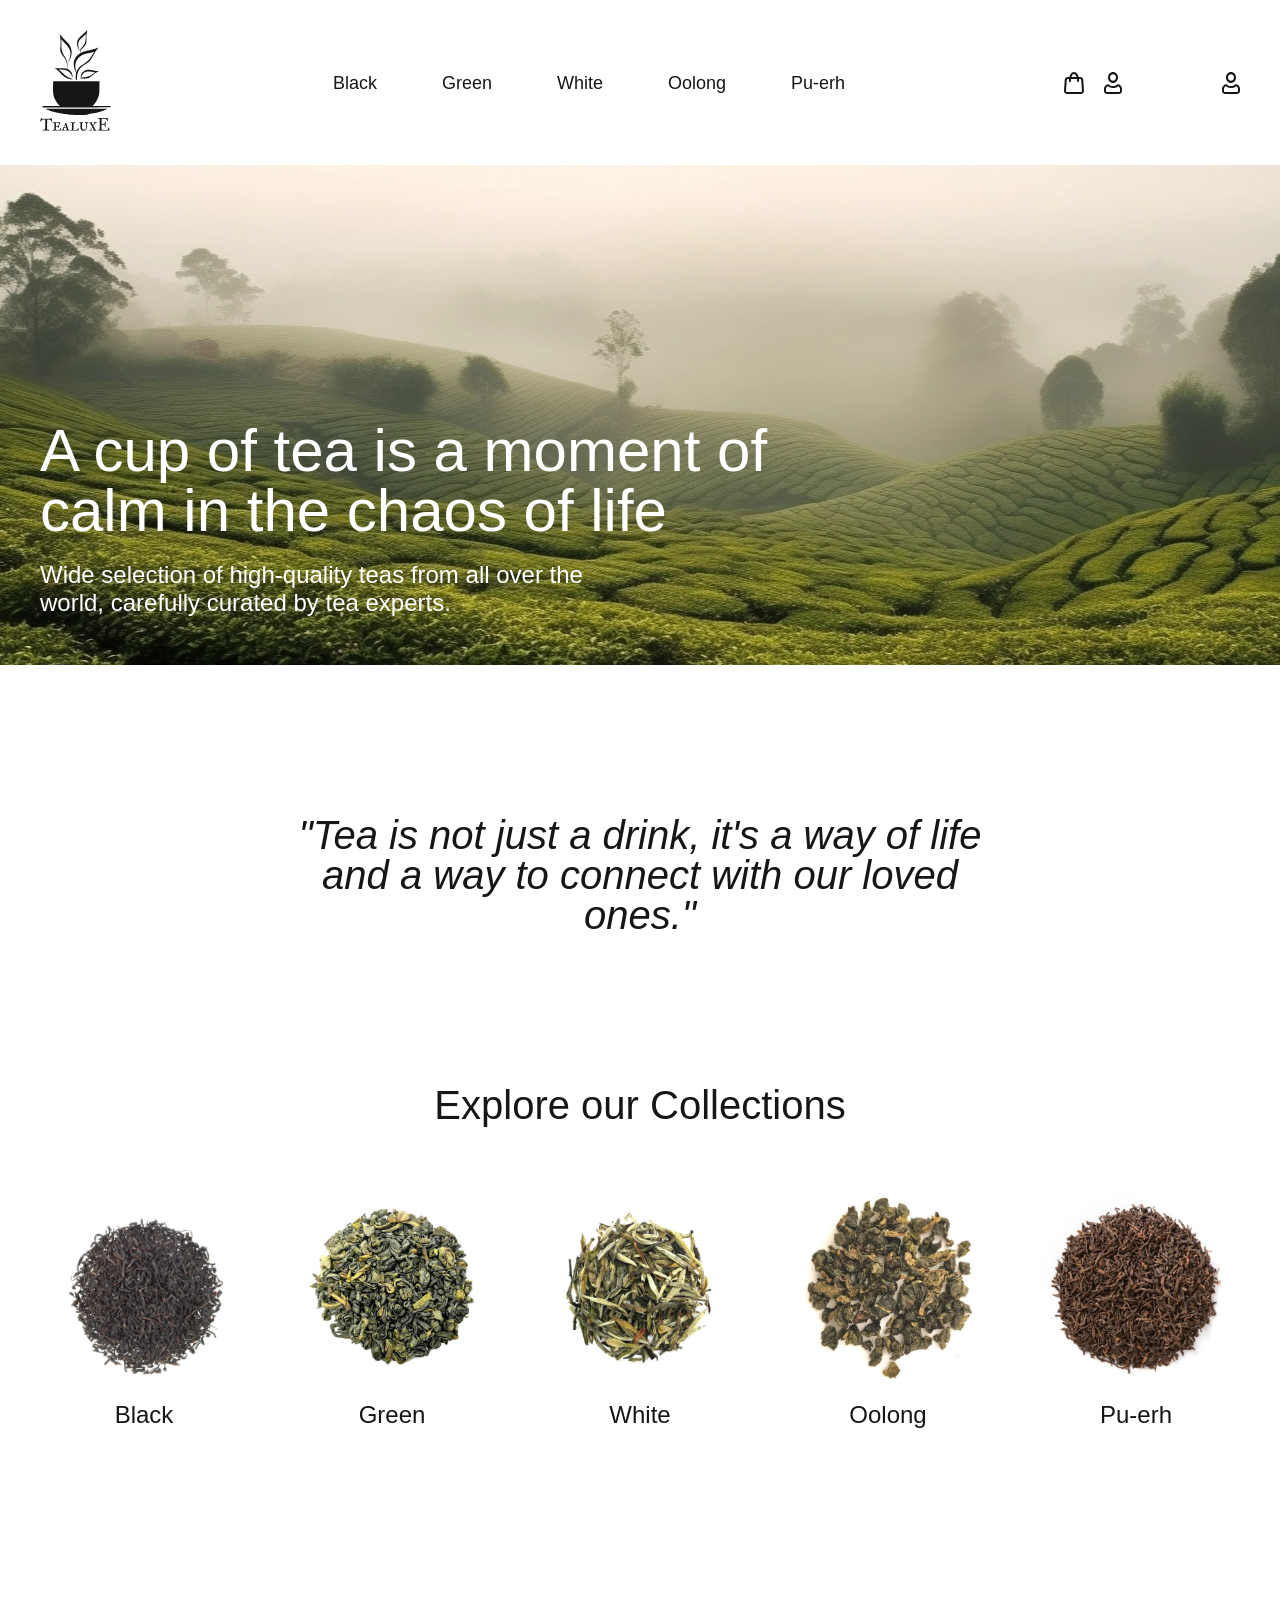
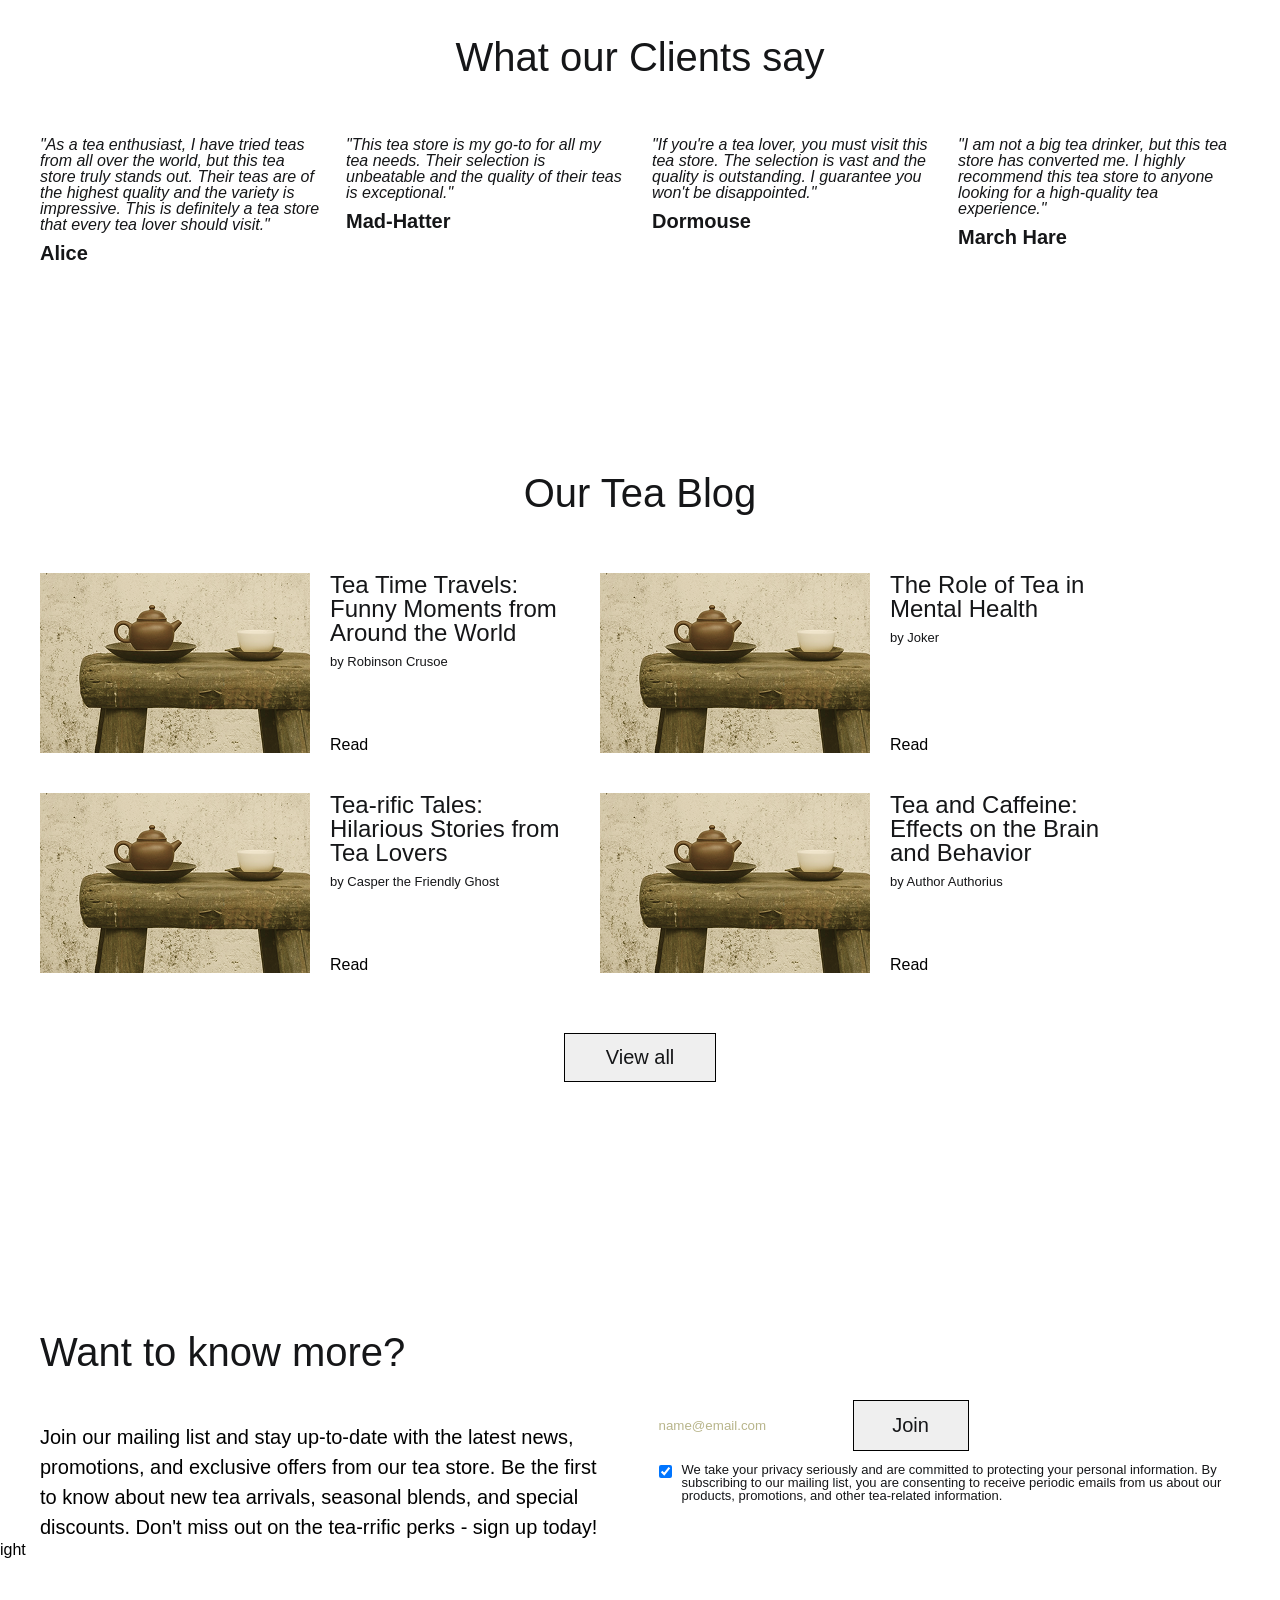
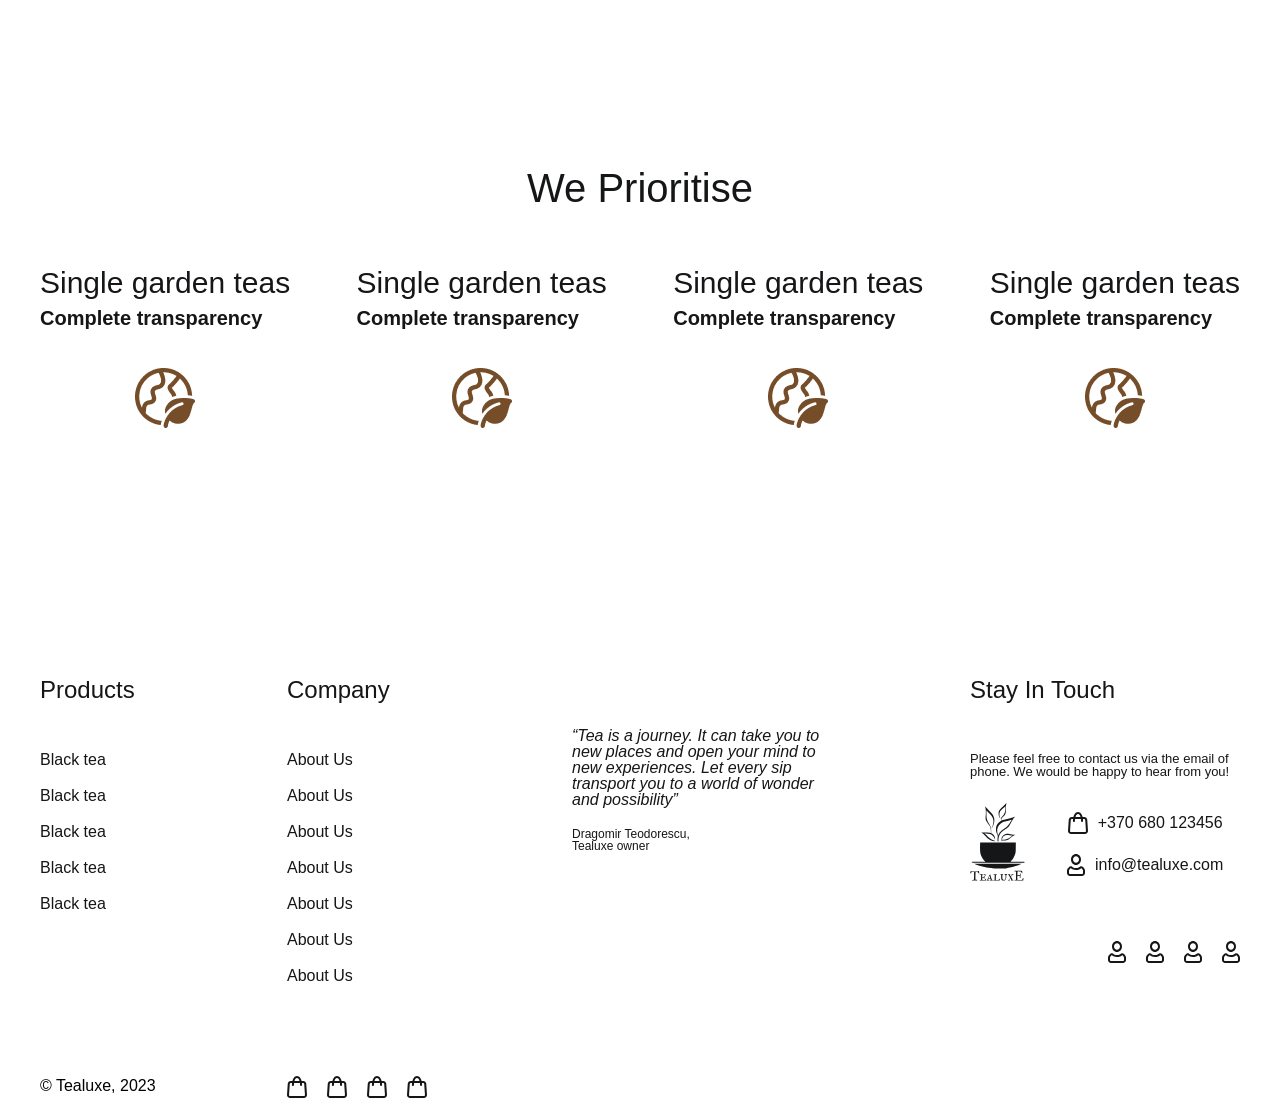
==== index.html @ 19a1d08f "первый комит" ====
<!doctype html>
<html lang="en">
    <head>
        <meta charset="UTF-8" />
        <meta name="viewport" content="width=device-width, initial-scale=1.0" />
        <link rel="stylesheet" href="reset.css" />
        <link rel="stylesheet" href="style.css" />
        <title>tea</title>
    </head>
    <body>
        <header class="header">
            <div class="container">
                <div class="header__iner">
                    <a href="" class="logo">
                        <img src="images/Group 4.svg" alt="TealuxE" />
                    </a>
                    <nav class="nav">
                        <div class="menu__nav">
                            <a href="#">Black</a>
                            <a href="#">Green</a>
                            <a href="#">White</a>
                            <a href="#">Oolong</a>
                            <a href="#">Pu-erh</a>
                        </div>
                    </nav>
                    <div class="nav__controls">
                        <div class="controls__user">
                            <a href="#" class="controls__basket">
                                <img src="images/icon.svg" alt="#" />
                            </a>
                            <a href="#" class="controls__profile-item">
                                <img src="images/icon (1).svg" alt="#" />
                            </a>
                        </div>
                        <div class="search">
                            <a href="#">
                                <img src="images/icon (1).svg" alt="#" />
                            </a>
                        </div>
                    </div>
                </div>
            </div>
        </header>
        <main class="main">
            <section class="tea">
                <div class="container">
                    <div class="tea__title-text">
                        <h1 class="tea__moment-title">
                            A cup of tea is a moment of calm in the chaos of
                            life
                        </h1>
                        <p class="tea__moment-text">
                            Wide selection of high-quality teas from all over
                            the world, carefully curated by tea experts.
                        </p>
                    </div>
                </div>
            </section>
            <section>
                <blockquote class="tea__quote">
                    <p class="blockquote__text">
                        "Tea is not just a drink, it's a way of life and a way
                        to connect with our loved ones."
                    </p>
                </blockquote>
            </section>
            <section>
                <div class="container">
                    <h2 class="title__collections">Explore our Collections</h2>
                    <ul class="collections__tea-list">
                        <li class="collections__tea-item">
                            <img src="images/tea__black.svg" alt="#" />
                            <p class="name__tea">Black</p>
                        </li>
                        <li class="collections__tea-item">
                            <img src="images/tea__Green.svg" alt="#" />
                            <p class="name__tea">Green</p>
                        </li>
                        <li class="collections__tea-item">
                            <img src="images/tea__White.svg" alt="#" />
                            <p class="name__tea">White</p>
                        </li>
                        <li class="collections__tea-item">
                            <img src="images/tea__Oolong.svg" alt="#" />
                            <p class="name__tea">Oolong</p>
                        </li>
                        <li class="collections__tea-item">
                            <img src="images/tea__pu-erh.svg" alt="#" />
                            <p class="name__tea">Pu-erh</p>
                        </li>
                    </ul>
                </div>
            </section>
            <section>
                <div class="container">
                    <h2 class="title__customer">What our Clients say</h2>
                    <ul class="customer__comments-list">
                        <li class="customer__comments-item">
                            <blockquote class="comments">
                                "As a tea enthusiast, I have tried teas from all
                                over the world, but this tea store truly stands
                                out. Their teas are of the highest quality and
                                the variety is impressive. This is definitely a
                                tea store that every tea lover should visit."
                            </blockquote>
                            <p class="name__user">Alice</p>
                        </li>
                        <li class="customer__comments-item">
                            <blockquote class="comments">
                                "This tea store is my go-to for all my tea
                                needs. Their selection is unbeatable and the
                                quality of their teas is exceptional."
                            </blockquote>
                            <p class="name__user">Mad-Hatter</p>
                        </li>
                        <li class="customer__comments-item">
                            <blockquote class="comments">
                                "If you're a tea lover, you must visit this tea
                                store. The selection is vast and the quality is
                                outstanding. I guarantee you won't be
                                disappointed."
                            </blockquote>
                            <p class="name__user">Dormouse</p>
                        </li>
                        <li class="customer__comments-item">
                            <blockquote class="comments">
                                "I am not a big tea drinker, but this tea store
                                has converted me. I highly recommend this tea
                                store to anyone looking for a high-quality tea
                                experience."
                            </blockquote>
                            <p class="name__user">March Hare</p>
                        </li>
                    </ul>
                </div>
            </section>
            <section id="129839">
                <div class="container">
                    <h2 class="title__text">Our Tea Blog</h2>
                    <ul class="img__comments--list">
                        <li class="img__comment--item">
                            <img src="images/Rectangle 72.png" alt="#" />
                            <div class="comments__container">
                                <div>
                                    <h3 class="comment__text">
                                        Tea Time Travels: Funny Moments from
                                        Around the World
                                    </h3>
                                    <p class="author__comment">
                                        by Robinson Crusoe
                                    </p>
                                </div>
                                <div class="container__link--read">
                                    <a href="#">Read</a>
                                </div>
                            </div>
                        </li>
                        <li class="img__comment--item">
                            <img src="images/Rectangle 72.png" alt="#" />
                            <div class="comments__container">
                                <div>
                                    <h3 class="comment__text">
                                        The Role of Tea in Mental Health
                                    </h3>
                                    <p class="author__comment">by Joker</p>
                                </div>
                                <div class="container__link--read">
                                    <a href="#">Read</a>
                                </div>
                            </div>
                        </li>
                        <li class="img__comment--item">
                            <img src="images/Rectangle 72.png" alt="#" />
                            <div class="comments__container">
                                <div>
                                    <h3 class="comment__text">
                                        Tea-rific Tales: Hilarious Stories from
                                        Tea Lovers
                                    </h3>
                                    <p class="author__comment">
                                        by Casper the Friendly Ghost
                                    </p>
                                </div>
                                <div class="container__link--read">
                                    <a href="#">Read</a>
                                </div>
                            </div>
                        </li>
                        <li class="img__comment--item">
                            <img src="images/Rectangle 72.png" alt="#" />
                            <div class="comments__container">
                                <div>
                                    <h3 class="comment__text">
                                        Tea and Caffeine: Effects on the Brain
                                        and Behavior
                                    </h3>
                                    <p class="author__comment">
                                        by Author Authorius
                                    </p>
                                </div>
                                <div class="container__link--read">
                                    <a href="#">Read</a>
                                </div>
                            </div>
                        </li>
                    </ul>
                    <button type="submit" class="button__send">View all</button>
                </div>
            </section>
            <section id="section__input">
                <div class="container">
                    <div class="container__section">
                        <div class="container__instructions">
                            <h2 class="title__text--form">
                                Want to know more?
                            </h2>
                            <p class="text__instructions">
                                Join our mailing list and stay up-to-date with
                                the latest news, promotions, and exclusive
                                offers from our tea store. Be the first to know
                                about new tea arrivals, seasonal blends, and
                                special discounts. Don't miss out on the
                                tea-rrific perks - sign up today!
                            </p>
                        </div>
                        <form id="form__container">
                            <div class="container__input--button">
                                <input
                                    type="email"
                                    class="input__email"
                                    placeholder="name@email.com"
                                />
                                <button type="submit" class="button__submit">
                                    Join
                                </button>
                            </div>
                            <div class="container__input--checkbox">
                                <input type="checkbox" checked id="agreement" />
                                <label for="agreement" class="text"
                                    >We take your privacy seriously and are
                                    committed to protecting your personal
                                    information. By subscribing to our mailing
                                    list, you are consenting to receive periodic
                                    emails from us about our products,
                                    promotions, and other tea-related
                                    information.</label
                                >
                            </div>
                        </form>
                    </div>
                </div>
            </section>
            <section id="prioritise__tea">ight
                <div class="container">
                    <h2 class="title__text">We Prioritise</h2>
                    <ul class="prioritise__list">
                        <li class="prioritis__tea--item">
                            <p class="prioritis__text">Single garden teas</p>
                            <p class="prioritise__experience--text">
                                Complete transparency
                            </p>
                            <div class="container__img">
                                <img src="images/Vector.png" alt="#" />
                            </div>
                        </li>
                        <li class="prioritis__tea--item">
                            <p class="prioritis__text">Single garden teas</p>
                            <p class="prioritise__experience--text">
                                Complete transparency
                            </p>
                            <div class="container__img">
                                <img src="images/Vector.png" alt="#" />
                            </div>
                        </li>

                        <li class="prioritis__tea--item">
                            <p class="prioritis__text">Single garden teas</p>
                            <p class="prioritise__experience--text">
                                Complete transparency
                            </p>
                            <div class="container__img">
                                <img src="images/Vector.png" alt="#" />
                            </div>
                        </li>

                        <li class="prioritis__tea--item">
                            <p class="prioritis__text">Single garden teas</p>
                            <p class="prioritise__experience--text">
                                Complete transparency
                            </p>
                            <div class="container__img">
                                <img src="images/Vector.png" alt="#" />
                            </div>
                        </li>
                    </ul>
                </div>
            </section>
        </main>
        <footer class="container">
            <div class="footer__grid">
                <div class="footer__container">
                    <p class="footer__label">Products</p>
                    <ul class="footer__list">
                        <li class="footer__list--item">
                            <a href="#">Black tea</a>
                        </li>
                        <li class="footer__list--item">
                            <a href="#">Black tea</a>
                        </li>
                        <li class="footer__list--item">
                            <a href="#">Black tea</a>
                        </li>
                        <li class="footer__list--item">
                            <a href="#">Black tea</a>
                        </li>
                        <li class="footer__list--item">
                            <a href="#">Black tea</a>
                        </li>
                    </ul>
                    <p class="footer__company">© Tealuxe, 2023</p>
                </div>
                <div class="footer__container">
                    <p class="footer__label">Company</p>
                    <ul class="footer__list">
                        <li class="footer__list--item">
                            <a href="#">About Us</a>
                        </li>
                        <li class="footer__list--item">
                            <a href="#">About Us</a>
                        </li>
                        <li class="footer__list--item">
                            <a href="#">About Us</a>
                        </li>
                        <li class="footer__list--item">
                            <a href="#">About Us</a>
                        </li>
                        <li class="footer__list--item">
                            <a href="#">About Us</a>
                        </li>
                        <li class="footer__list--item">
                            <a href="#">About Us</a>
                        </li>
                        <li class="footer__list--item">
                            <a href="#">About Us</a>
                        </li>
                    </ul>
                    <ul class="footer__payments">
                        <li class="footer__payments--item">
                            <img src="images/icon.svg" alt="" />
                        </li>
                        <li class="footer__payments--item">
                            <img src="images/icon.svg" alt="" />
                        </li>
                        <li class="footer__payments--item">
                            <img src="images/icon.svg" alt="" />
                        </li>
                        <li class="footer__payments--item">
                            <img src="images/icon.svg" alt="" />
                        </li>
                    </ul>
                </div>
                <div class="footer__blockquote">
                    <blockquote>
                        <p class="text__blockquote">
                            “Tea is a journey. It can take you to new places and
                            open your mind to new experiences. Let every sip
                            transport you to a world of wonder and possibility”
                        </p>
                    </blockquote>
                    <p class="footer__text">
                        Dragomir Teodorescu, Tealuxe owner
                    </p>
                </div>
                <div class="footer__stay">
                    <p class="footer__label">Stay In Touch</p>
                    <p class="text__stay">
                        Please feel free to contact us via the email of phone.
                        We would be happy to hear from you!
                    </p>
                    <div class="footer__contact">
                        <img
                            src="images/Group 4.svg"
                            alt=""
                            class="footer__logo"
                        />
                        <div class="footer__credits">
                            <div class="footer__credit">
                                <img src="images/icon.svg" alt="#" />
                                <p class="phone">+370 680 123456</p>
                            </div>
                            <div class="footer__credit">
                                <img src="images/icon (1).svg" alt="#" />
                                <p class="email">info@tealuxe.com</p>
                            </div>
                        </div>
                    </div>
                    <ul class="footer__list--stay">
                        <li class="footer__item--socials">
                            <a href="#"
                                ><img src="images/icon (1).svg" alt="#"
                            /></a>
                        </li>
                        <li class="footer__item--socials">
                            <a href="#"
                                ><img src="images/icon (1).svg" alt="#"
                            /></a>
                        </li>
                        <li class="footer__item--socials">
                            <a href="#"
                                ><img src="images/icon (1).svg" alt="#"
                            /></a>
                        </li>
                        <li class="footer__item--socials">
                            <a href="#"
                                ><img src="images/icon (1).svg" alt="#"
                            /></a>
                        </li>
                    </ul>
                </div>
            </div>
        </footer>
    </body>
</html>
---- style.css ----
@font-face {
    font-family: "OpenSans";
    src:
        url("images/fonts/OpenSans/Light/OpenSans-Light.woff2") format("woff2"),
        url("images/fonts/OpenSans/Light/OpenSans-Light.woff") format("woff");
    font-weight: 300;
    font-display: swap;
    font-style: normal;
}

@font-face {
    font-family: "OpenSans";
    src:
        url("images/fonts/OpenSans/LightItalic/OpenSans-LightItalic.woff2")
            format("woff2"),
        url("images/fonts/OpenSans/LightItalic/OpenSans-LightItalic.woff")
            format("woff");
    font-weight: 300;
    font-display: swap;
    font-style: italic;
}

@font-face {
    font-family: "OpenSans";
    src:
        url("images/fonts/OpenSans/Regular/OpenSans-Regular.woff2")
            format("woff2"),
        url("images/fonts/OpenSans/Regular/OpenSans-Regular.woff")
            format("woff");
    font-weight: 400;
    font-display: swap;
    font-style: normal;
}

@font-face {
    font-family: "OpenSans";
    src:
        url("images/fonts/OpenSans/Semibold/OpenSans-Semibold.woff2")
            format("woff2"),
        url("images/fonts/OpenSans/Semibold/OpenSans-Semibold.woff")
            format("woff");
    font-weight: 600;
    font-display: swap;
    font-style: normal;
}

@font-face {
    font-family: "Cormorant";
    src:
        url("images/fonts/Cormorant/Regular/Cormorant-Regular.woff2")
            format("woff2"),
        url("images/fonts/Cormorant/Regular/Cormorant-Regular.woff")
            format("woff");
    font-weight: 400;
    font-style: normal;
    font-display: swap;
}

@font-face {
    font-family: "Cormorant";
    src:
        url("images/fonts/Cormorant/LightItalic/Cormorant-LightItalic.woff2")
            format("woff2"),
        url("images/fonts/Cormorant/LightItalic/Cormorant-LightItalic.woff")
            format("woff");
    font-weight: 300;
    font-style: italic;
    font-display: swap;
}

:root {
    --font-family: "OpenSans", sans-serif;
    --second-family: "Cormorant", sans-serif;
}

body {
    font-family: var(--font-family);
    font-weight: 300;
}

.container {
    max-width: 1240px;
    padding-left: 20px;
    padding-right: 20px;
    margin: 0 auto;
}
.header__iner {
    display: flex;
    justify-content: space-between;
    align-items: center;
    padding: 30px 0;
    min-height: 142px;
}

.logo {
    flex-shrink: 2;
}

.menu__nav {
    display: flex;
    align-items: center;
    justify-content: space-between;
    gap: 65px;
    font-weight: 400;
    font-size: 18px;
    color: #151618;
}
.nav__controls {
    display: flex;
    align-items: center;
    gap: 100px;
}
.controls__user {
    display: flex;
    align-items: center;
    gap: 20px;
}

.tea {
    background-image: url(images/backgrounde.jpg);
    background-repeat: no-repeat;
    background-position: bottom center;
    background-size: cover;
}

.tea__title-text {
    min-height: 500px;
    display: flex;
    flex-direction: column;
    justify-content: flex-end;
}

.tea__moment-title {
    max-width: 790px;
    color: #fff;
    font-family: var(--second-family);
    font-weight: 400;
    font-size: 60px;
    line-height: 100%;
    margin-bottom: 20px;
}

.tea__moment-text {
    margin-bottom: 48px;
    color: #fff;
    font-family: var(--second-family);
    font-weight: 400;
    font-size: 24px;
    max-width: 560px;
    line-height: normal;
}

.blockquote__text {
    text-align: center;
    margin: 150px auto;
    font-family: var(--second-family);
    font-style: italic;
    font-weight: 300;
    font-size: 40px;
    color: #151618;
    max-width: 704px;
}

.title__collections {
    text-align: center;
    margin-bottom: 60px;
    font-family: var(--second-family);
    font-weight: 400;
    font-size: 40px;
    color: #151618;
}

.collections__tea-list {
    text-align: center;
    display: flex;
    flex-wrap: wrap;
    gap: 40px;
}

.name__tea {
    padding-top: 10px;
    font-family: var(--second-family);
    font-weight: 400;
    font-size: 24px;
    color: #151618;
    max-width: 218px;
    margin-bottom: 210px;
}

.title__customer {
    margin-bottom: 60px;
    text-align: center;
    font-family: var(--second-family);
    font-weight: 400;
    font-size: 40px;
    color: #151618;
}

.customer__comments-list {
    display: flex;
    flex-wrap: wrap;
    gap: 26px;
}

.comments {
    max-width: 280px;
    max-height: 132px;
    margin-bottom: 10px;
    font-style: italic;
    font-weight: 300;
    font-size: 16px;
    color: #151618;
}

.name__user {
    max-width: 280px;
    font-weight: 600;
    font-size: 20px;
    color: #151618;
}

.title__text {
    margin-top: 210px;
    text-align: center;
    font-family: var(--second-family);
    font-weight: 400;
    font-size: 40px;
    color: #151618;
}

.img__comments--list {
    display: grid;
    grid-template-columns: repeat(2, minmax(460px, 520px));
    grid-template-rows: repeat(2, minmax(153px, 180px));
    margin-top: 60px;
    gap: 40px;
}

.img__comment--item {
    display: flex;
    align-items: stretch;
    gap: 20px;
    /*margin-right: 53px;*/
}

.comments__container {
    display: flex;
    flex-direction: column;
    justify-content: space-between;
}

.comment__text {
    font-family: var(--second-family);
    font-weight: 400;
    font-size: 24px;
    color: #151618;
    min-width: 252px;
}

.author__comment {
    font-weight: 300;
    font-size: 13px;
    color: #151618;
    margin-top: 10px;
}

.container__link--read {
    display: flex;
}

.button__send {
    display: flex;
    margin: 60px auto 250px auto;
    padding: 12px 41px;
    border: 1px solid #000;
    font-weight: 300;
    font-size: 20px;
    color: #151618;
}

.title__text--form {
    font-family: var(--second-family);
    font-weight: 400;
    font-size: 40px;
    color: #151618;
}

.text__instructions {
    margin-top: 50px;
    max-width: 580px;
    font-weight: 300;
    font-size: 20px;
    line-height: 150%;
}

.container__section {
    display: flex;
    justify-content: space-between;
    gap: 0 40px;
}

#form__container {
    display: flex;
    flex-direction: column;
    margin-top: 68px;
}

.container__input--button {
    display: flex;
    align-items: center;
    gap: 0 25px;
}

#agreement {
    margin-bottom: 10px;
}

.button__submit {
    width: 116px;
    height: 51px;
    border: 1px solid #000;
    font-weight: 300;
    font-size: 20px;
    color: #151618;
}

.input__email::placeholder {
    /*text-decoration: underline;*/
    /*padding-top: 15px;*/
    color: #b8b58b;
}

.container__input--checkbox {
    display: flex;
    gap: 10px;
}

.text {
    font-weight: 300;
    font-size: 13px;
    color: #151618;
    max-width: 560px;
    margin-top: 12px;
}

.prioritise__list {
    display: flex;
    justify-content: space-between;
    align-items: center;
    margin-top: 60px;
}

.prioritis__tea--item {
    display: flex;
    flex-direction: column;
    gap: 0 49px;
}

.prioritis__text {
    font-weight: 300;
    font-size: 30px;
    color: #151618;
    margin-bottom: 10px;
}

.prioritise__experience--text {
    font-weight: 600;
    font-size: 20px;
    color: #151618;
    margin-bottom: 40px;
}

.container__img {
    display: flex;
    align-items: center;
    flex-direction: column;
}

.main {
    margin-bottom: 250px;
}

.footer__grid {
    display: grid;
    grid-template-columns: 118px 156px 269px 270px;
    justify-content: space-between;
}

.footer__label {
    margin-bottom: 50px;
    font-family: var(--second-family);
    font-weight: 400;
    font-size: 24px;
    color: #151618;
}

.footer__company {
    margin-top: 166px;
    margin-bottom: 18px;
}

.footer__list {
    display: flex;
    flex-direction: column;
    gap: 20px;
}

.footer__list--item {
    font-weight: 300;
    font-size: 16px;
    color: #151618;
}

.footer__payments {
    display: flex;
    align-items: center;
    gap: 20px;
    margin-top: 92px;
    margin-bottom: 18px;
    animation: scale 3s infinite ease-in;
}

@keyframes scale {
    0% {
        transform: scale(1);
    }

    25% {
        transform: scale(0.7);
    }

    50% {
        transform: scale(0.8);
    }

    75% {
        transform: scale(0.9);
    }

    100% {
        transform: scale(1);
    }
}

.footer__blockquote {
    margin-top: 50px;
}

.footer__text {
    /*word-break: break-all;*/
    margin-top: 20px;
    font-weight: 300;
    font-size: 12px;
    color: #151618;
    max-width: 129px;
}

.text__blockquote {
    font-style: italic;
    font-weight: 300;
    font-size: 16px;
    color: #151618;
}

.text__stay {
    font-weight: 300;
    font-size: 13px;
    color: #151618;
}

.footer__logo {
    width: 57px;
    height: 91px;
}

.footer__contact {
    display: flex;
    align-items: center;
    margin-top: 20px;
}

.footer__credits {
    display: flex;
    align-items: center;
    flex-direction: column;
    gap: 20px;
    margin-left: 40px;
}

.footer__credit {
    display: flex;
    align-items: center;
    gap: 10px;
    font-weight: 300;
    font-size: 16px;
    color: #151618;
}

.phone:hover {
    animation: data 2s ease-in;
}

.email:hover {
    animation: data 2s ease-in;
}

@keyframes data {
    0% {
        color: green;
    }

    50% {
        color: blue;
    }

    100% {
        color: red;
    }
}

.footer__list--stay {
    display: flex;
    justify-content: flex-end;
    gap: 20px;
    margin-top: 52px;
}
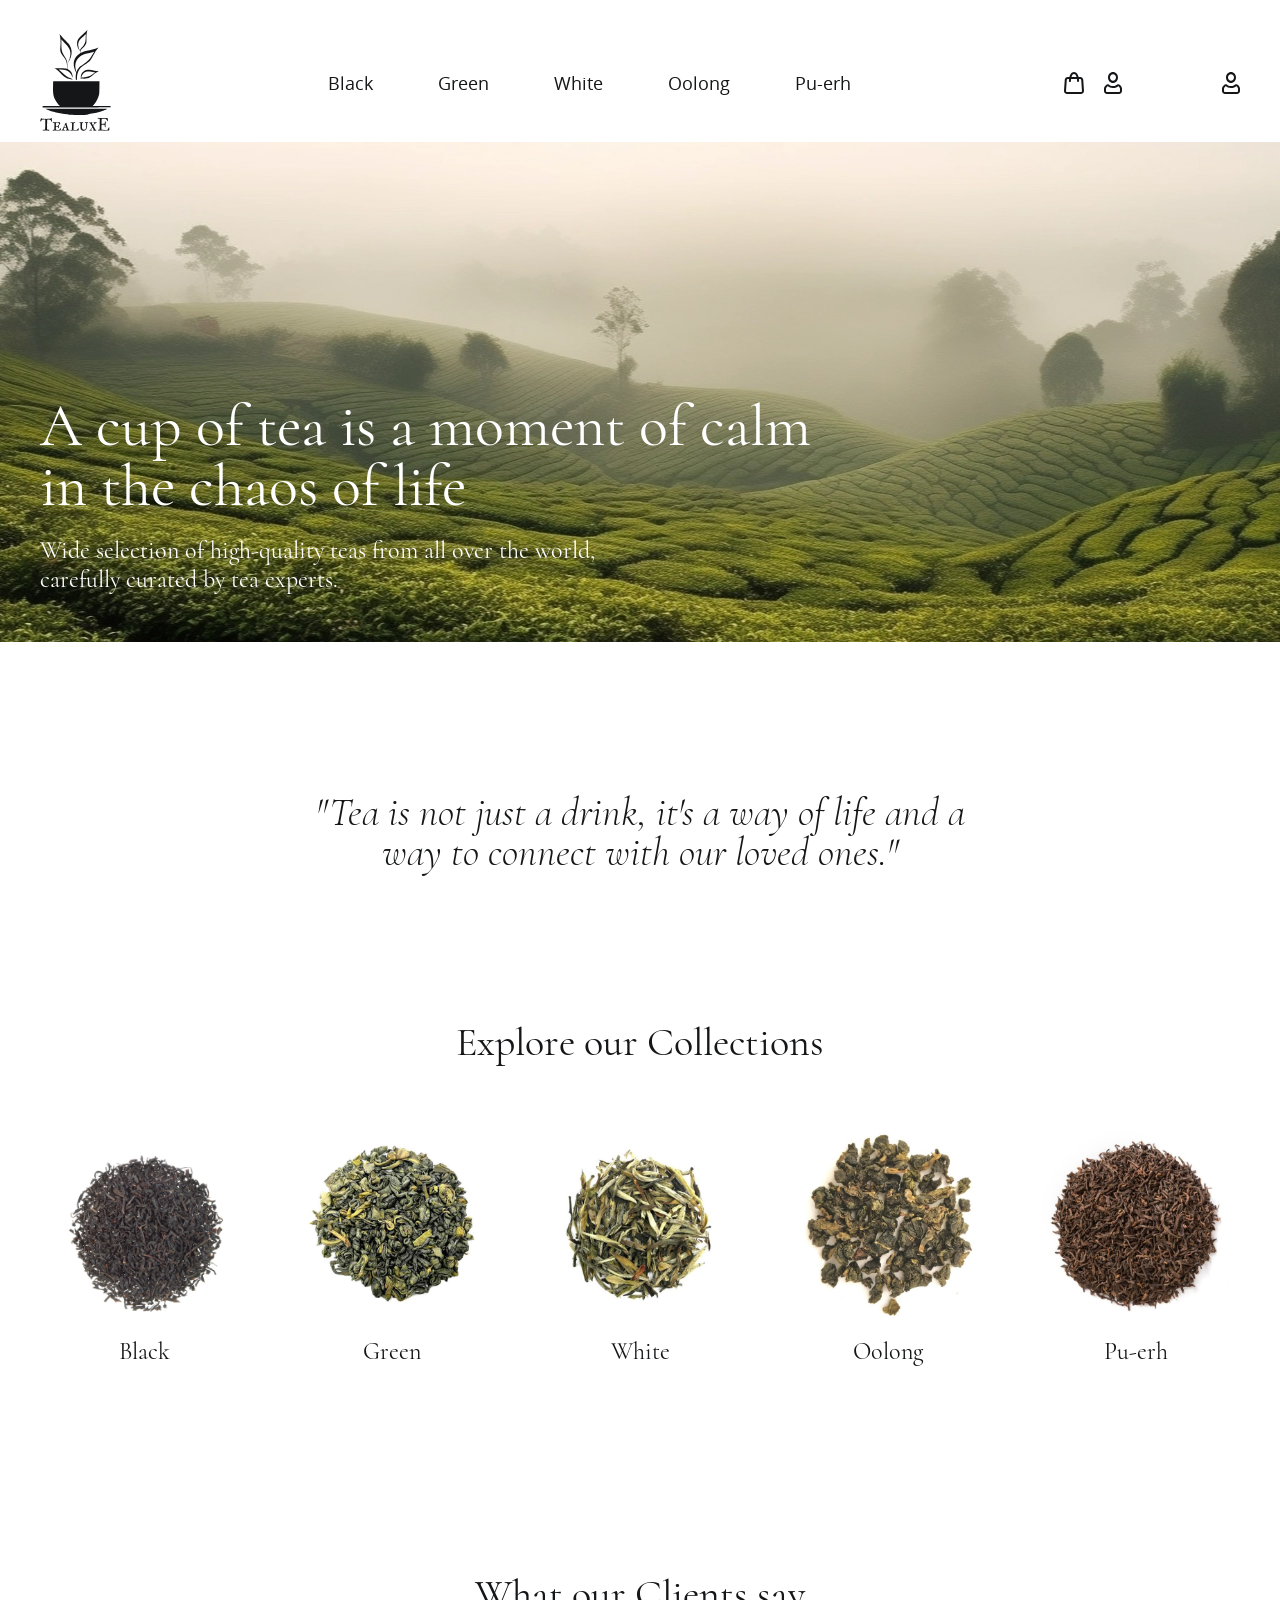
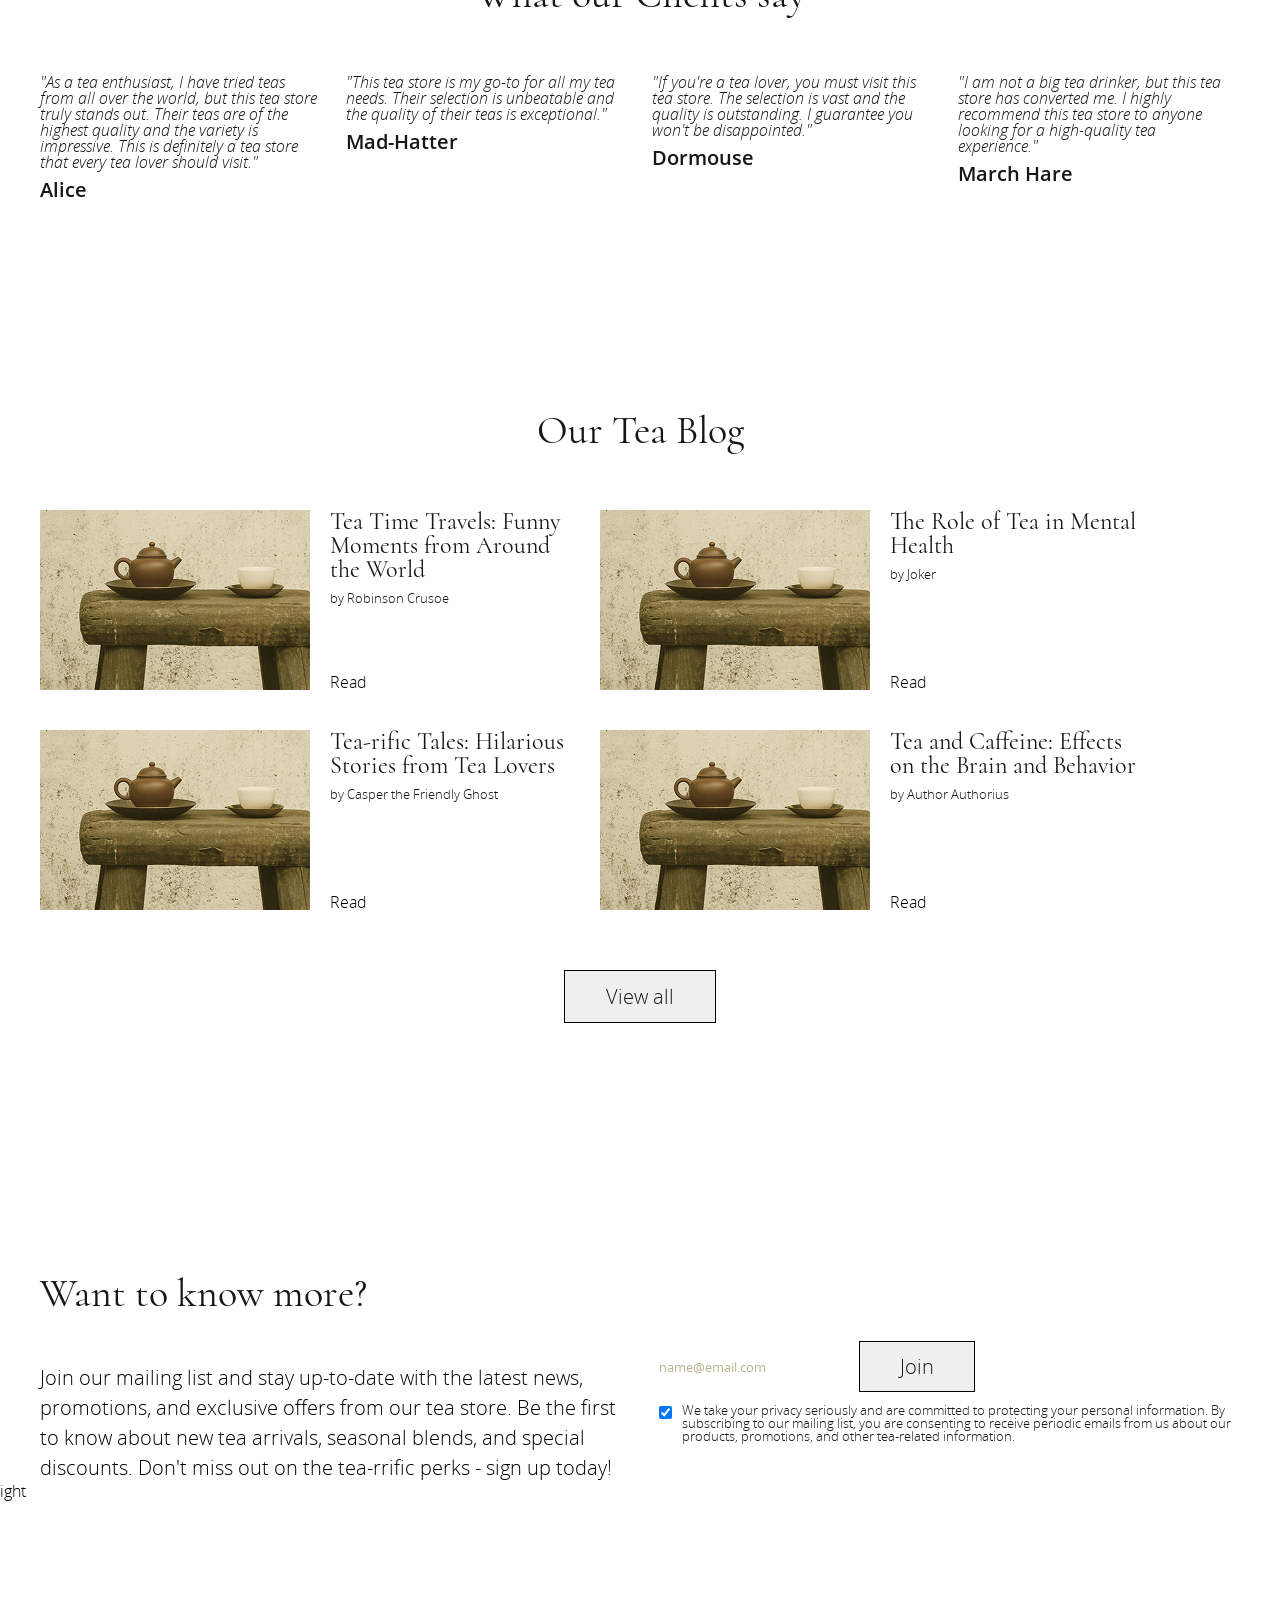
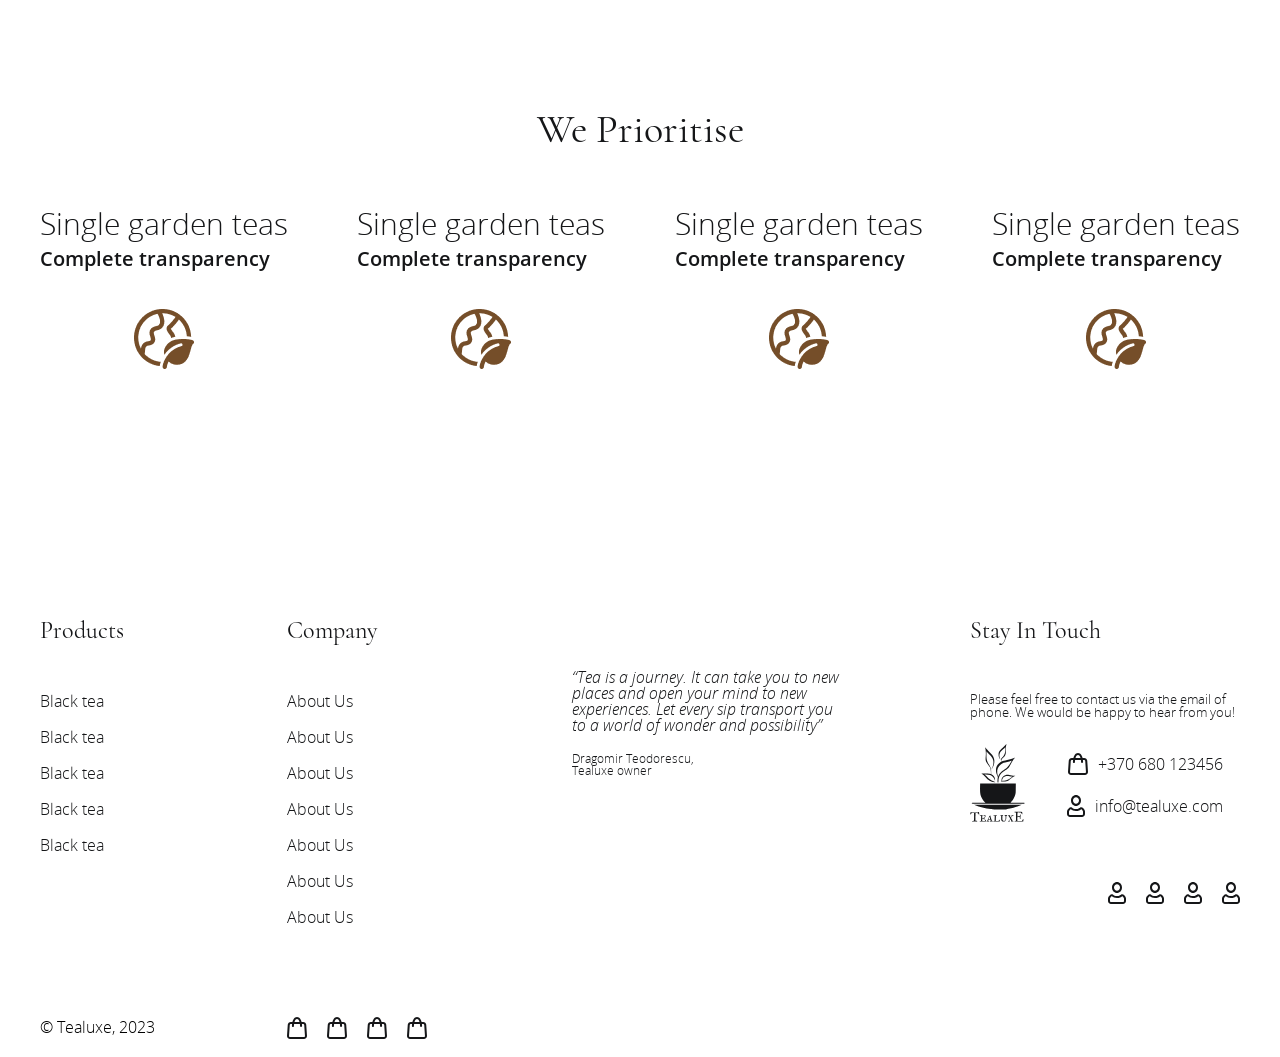
==== commit 3fe5acee: "новые изминения в проекте" ====
--- a/index.html
+++ b/index.html
@@ -10,7 +10,7 @@
     <body>
         <header class="header">
             <div class="container">
-                <div class="header__iner">
+                <div class="header__inner">
                     <a href="" class="logo">
                         <img src="images/Group 4.svg" alt="TealuxE" />
                     </a>
--- a/style.css
+++ b/style.css
@@ -84,7 +84,12 @@
     padding-right: 20px;
     margin: 0 auto;
 }
-.header__iner {
+
+.header {
+    max-height: 142px;
+}
+
+.header__inner {
     display: flex;
     justify-content: space-between;
     align-items: center;
@@ -119,8 +124,7 @@
 .tea {
     background-image: url(images/backgrounde.jpg);
     background-repeat: no-repeat;
-    background-position: bottom center;
-    background-size: cover;
+    background-position: top center;
 }
 
 .tea__title-text {
@@ -175,6 +179,7 @@
     display: flex;
     flex-wrap: wrap;
     gap: 40px;
+    align-items: center;
 }
 
 .name__tea {
@@ -524,3 +529,62 @@
     gap: 20px;
     margin-top: 52px;
 }
+
+@media (max-width: 1000px) {
+    .container {
+        max-width: 1000px;
+        margin: 0 auto;
+        padding-left: 20px;
+        padding-right: 20px;
+    }
+    
+    .header__inner {
+        display: flex;
+        justify-content: space-between;
+        align-items: center;
+        padding: 30px 0;
+        max-height: 105px;
+    }
+    .nav__controls {
+        display: flex;
+        align-items: center;
+        gap: 50px;
+    }
+
+    .menu__nav {
+        display: flex;
+        align-items: center;
+        justify-content: space-between;
+        gap: 65px;
+        font-weight: 400;
+        font-size: 18px;
+        color: #151618;
+        padding-right: 116px;
+    }
+    
+    .tea {
+        background-image: url(images/backgrounde.jpg);
+        background-repeat: no-repeat;
+        background-position: left center;
+    }
+
+    .title__collections {
+        text-align: center;
+        margin-bottom: 30px;
+        font-family: var(--second-family);
+        font-weight: 400;
+        font-size: 40px;
+        color: #151618;
+    }
+
+    .collections__tea-list {
+        text-align: center;
+        display: flex;
+        flex-wrap: nowrap;
+        align-items: center;
+    }
+}
+
+
+
+
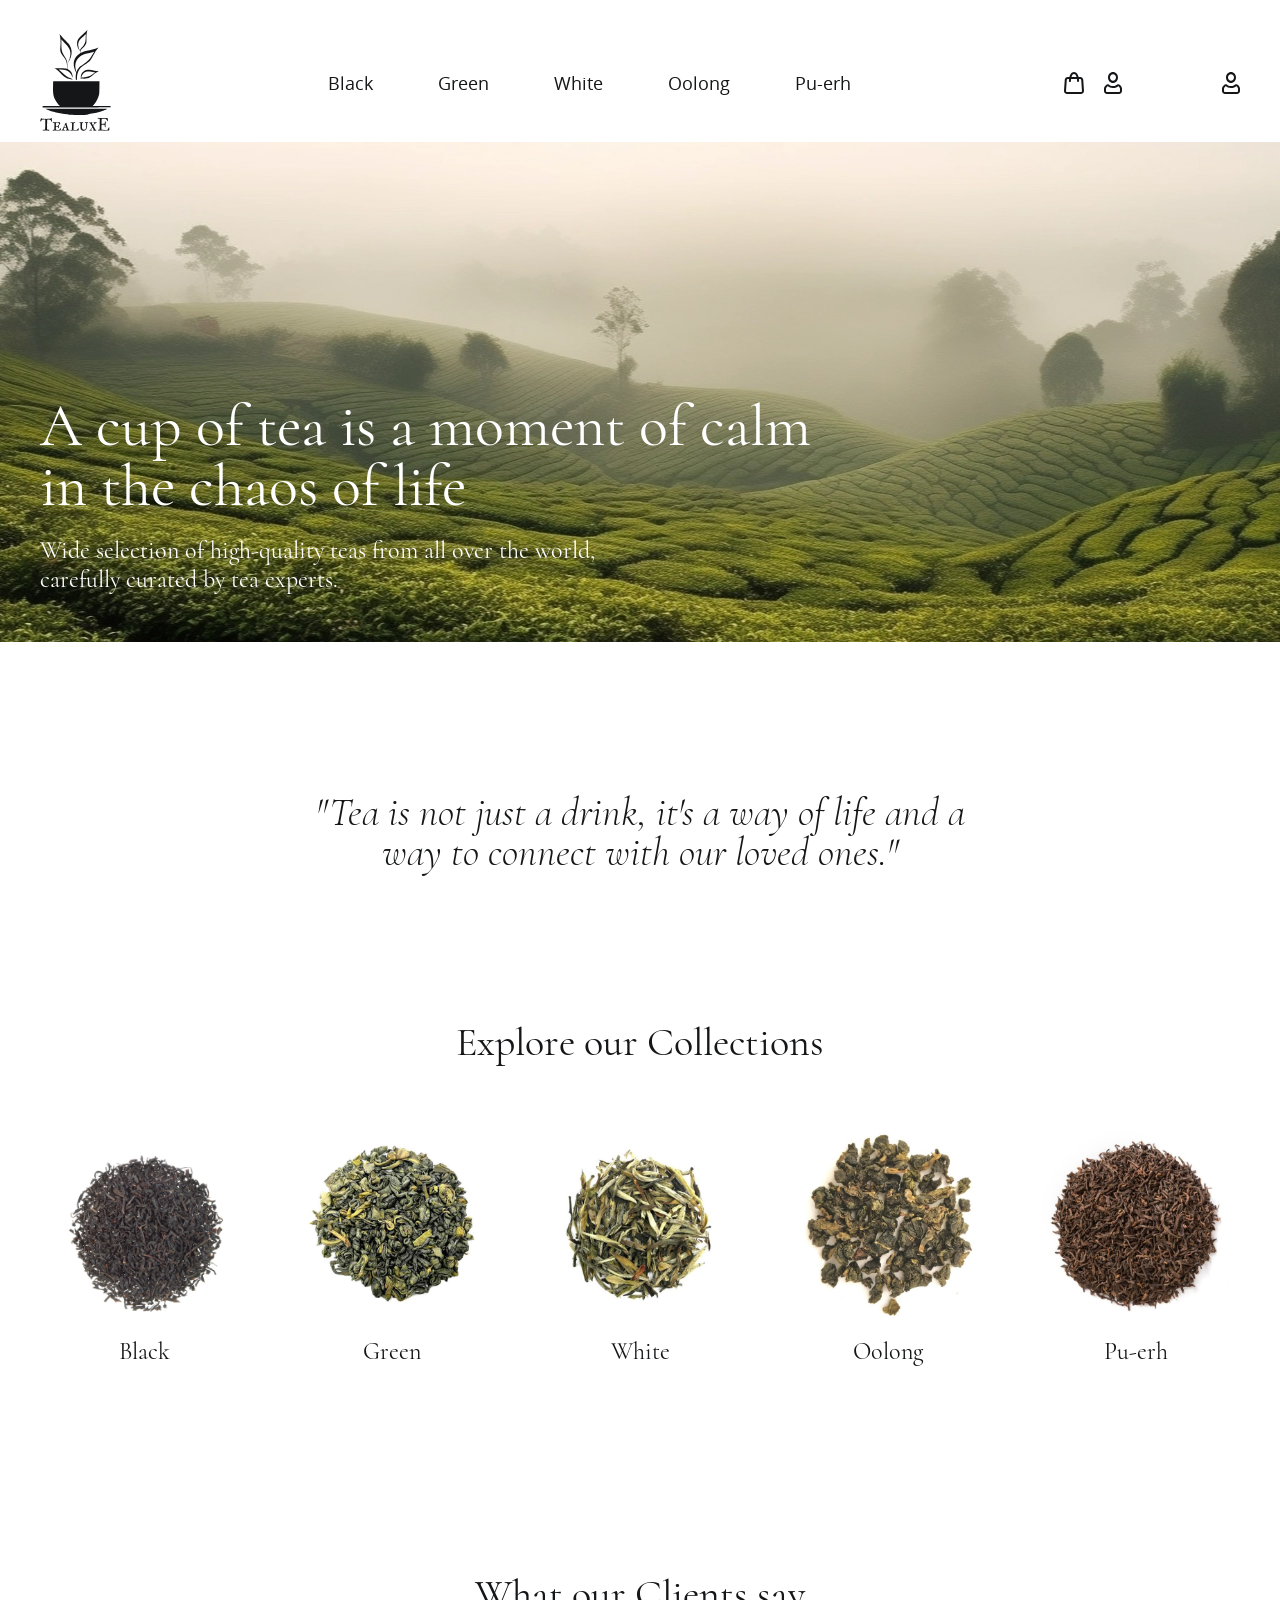
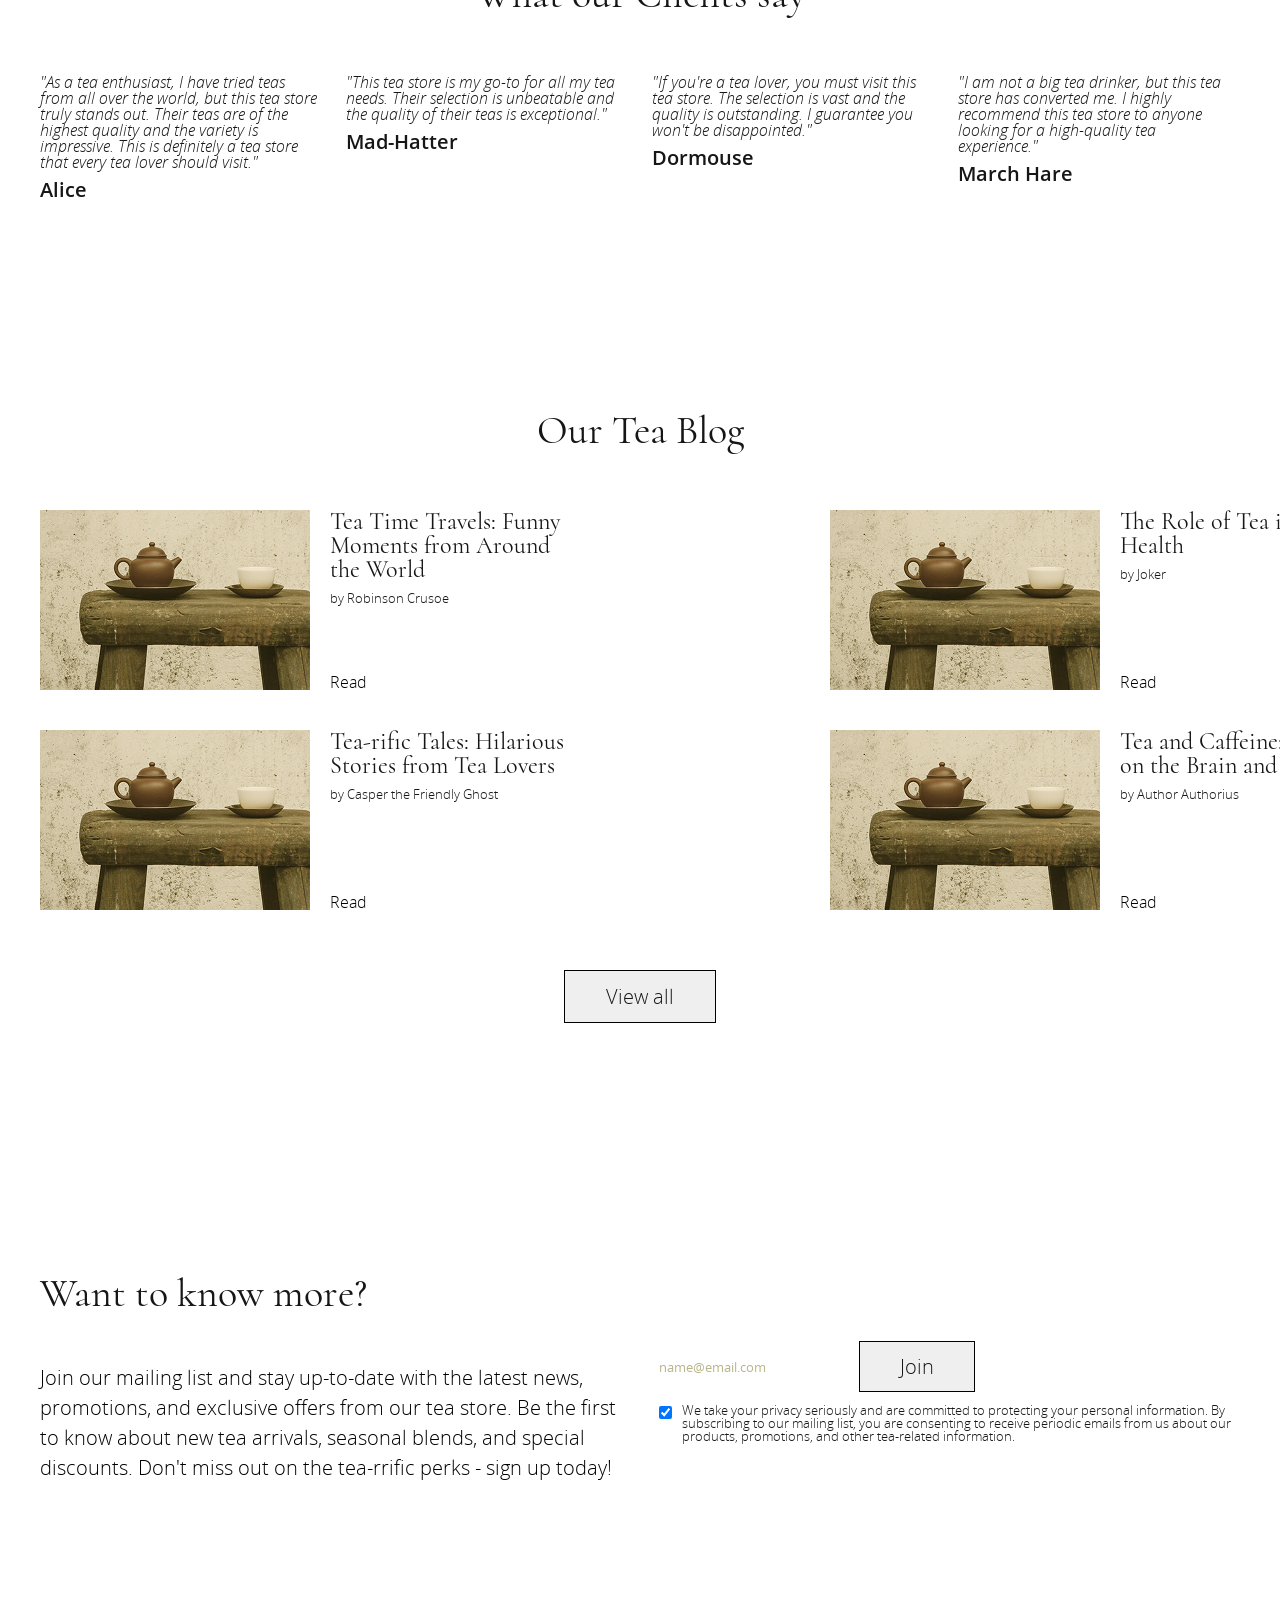
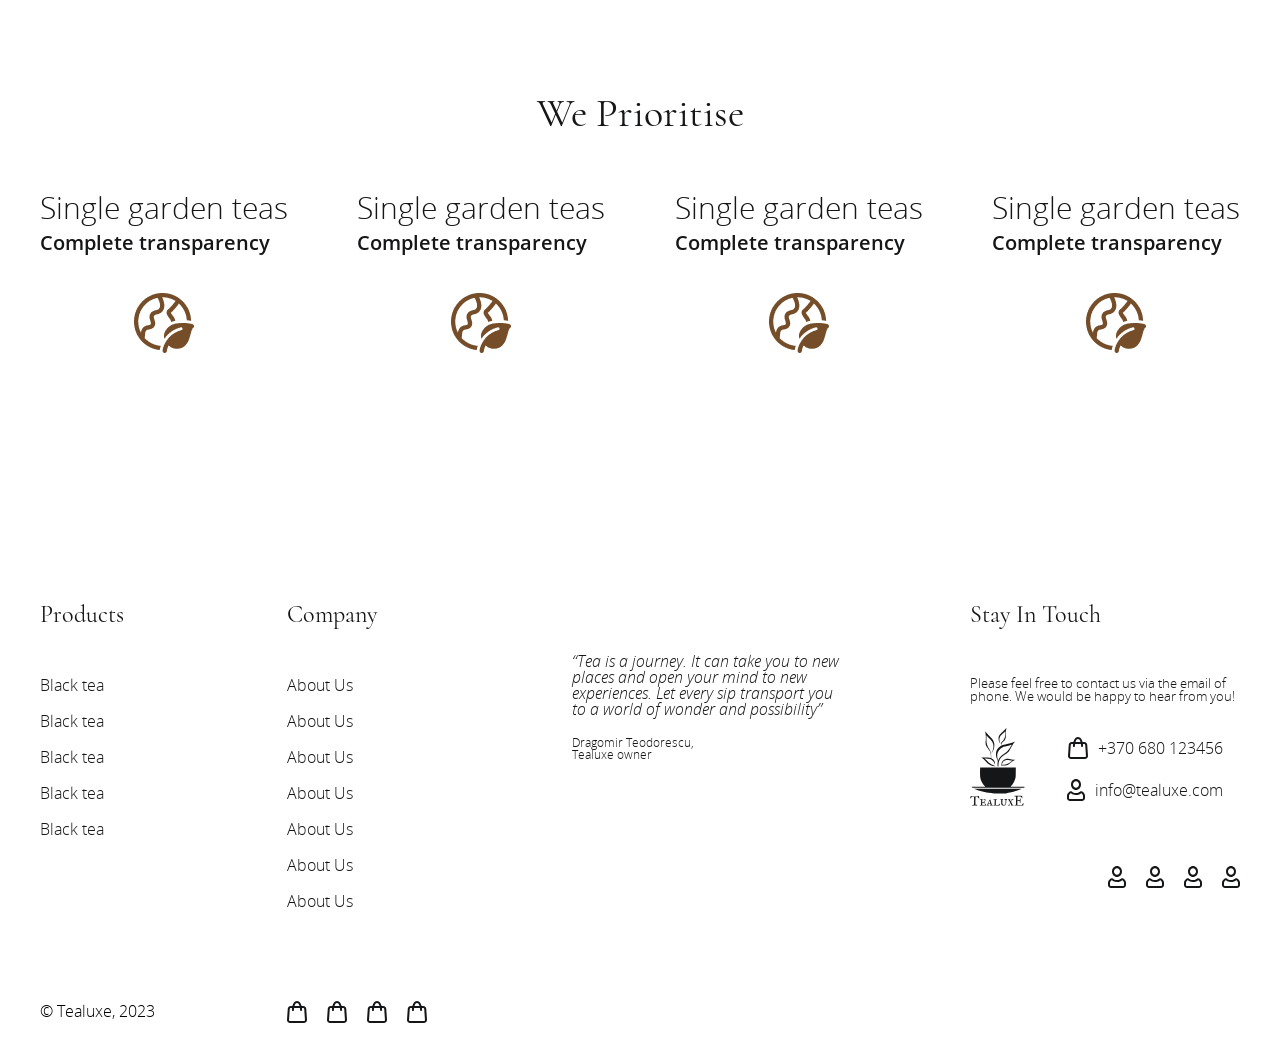
==== commit 26ddd5fe: "испровление в html и добавления медиа" ====
--- a/index.html
+++ b/index.html
@@ -69,23 +69,43 @@
                     <h2 class="title__collections">Explore our Collections</h2>
                     <ul class="collections__tea-list">
                         <li class="collections__tea-item">
-                            <img src="images/tea__black.svg" alt="#" />
+                            <img
+                                src="images/tea__black.svg"
+                                alt="#"
+                                class="collections__tea--image"
+                            />
                             <p class="name__tea">Black</p>
                         </li>
                         <li class="collections__tea-item">
-                            <img src="images/tea__Green.svg" alt="#" />
+                            <img
+                                src="images/tea__Green.svg"
+                                alt="#"
+                                class="collections__tea--image"
+                            />
                             <p class="name__tea">Green</p>
                         </li>
                         <li class="collections__tea-item">
-                            <img src="images/tea__White.svg" alt="#" />
+                            <img
+                                src="images/tea__White.svg"
+                                alt="#"
+                                class="collections__tea--image"
+                            />
                             <p class="name__tea">White</p>
                         </li>
                         <li class="collections__tea-item">
-                            <img src="images/tea__Oolong.svg" alt="#" />
+                            <img
+                                src="images/tea__Oolong.svg"
+                                alt="#"
+                                class="collections__tea--image"
+                            />
                             <p class="name__tea">Oolong</p>
                         </li>
                         <li class="collections__tea-item">
-                            <img src="images/tea__pu-erh.svg" alt="#" />
+                            <img
+                                src="images/tea__pu-erh.svg"
+                                alt="#"
+                                class="collections__tea--image"
+                            />
                             <p class="name__tea">Pu-erh</p>
                         </li>
                     </ul>
@@ -250,7 +270,7 @@
                     </div>
                 </div>
             </section>
-            <section id="prioritise__tea">ight
+            <section id="prioritise__tea">
                 <div class="container">
                     <h2 class="title__text">We Prioritise</h2>
                     <ul class="prioritise__list">
--- a/style.css
+++ b/style.css
@@ -238,14 +238,13 @@
     grid-template-columns: repeat(2, minmax(460px, 520px));
     grid-template-rows: repeat(2, minmax(153px, 180px));
     margin-top: 60px;
-    gap: 40px;
+    gap: 40px 330px;
 }
 
 .img__comment--item {
     display: flex;
     align-items: stretch;
     gap: 20px;
-    /*margin-right: 53px;*/
 }
 
 .comments__container {
@@ -537,7 +536,7 @@
         padding-left: 20px;
         padding-right: 20px;
     }
-    
+
     .header__inner {
         display: flex;
         justify-content: space-between;
@@ -561,7 +560,7 @@
         color: #151618;
         padding-right: 116px;
     }
-    
+
     .tea {
         background-image: url(images/backgrounde.jpg);
         background-repeat: no-repeat;
@@ -582,9 +581,42 @@
         display: flex;
         flex-wrap: nowrap;
         align-items: center;
-    }
-}
-
-
-
-
+        gap: 0;
+    }
+
+    .collections__tea--image {
+        max-width: 190px;  
+        object-fit: cover;
+    }
+
+    .customer__comments-list {
+        display: flex;
+        flex-wrap: nowrap;
+        gap: 26;
+    }
+
+    .img__comments--list {
+        display: grid;
+        grid-template-columns: repeat(2, 230px);
+        grid-template-rows: repeat(2, 153px);
+        margin-top: 60px;
+        gap: 67px 250px;
+    }
+    
+    .img__comment--item {
+        display: flex;
+        align-items: stretch;
+        gap: 20;
+    }
+    
+    .comment__text {
+        font-family: var(--second-family);
+        font-weight: 400;
+        font-size: 24px;
+        color: #151618;
+        min-width: 210px;
+    }
+
+    
+    
+}
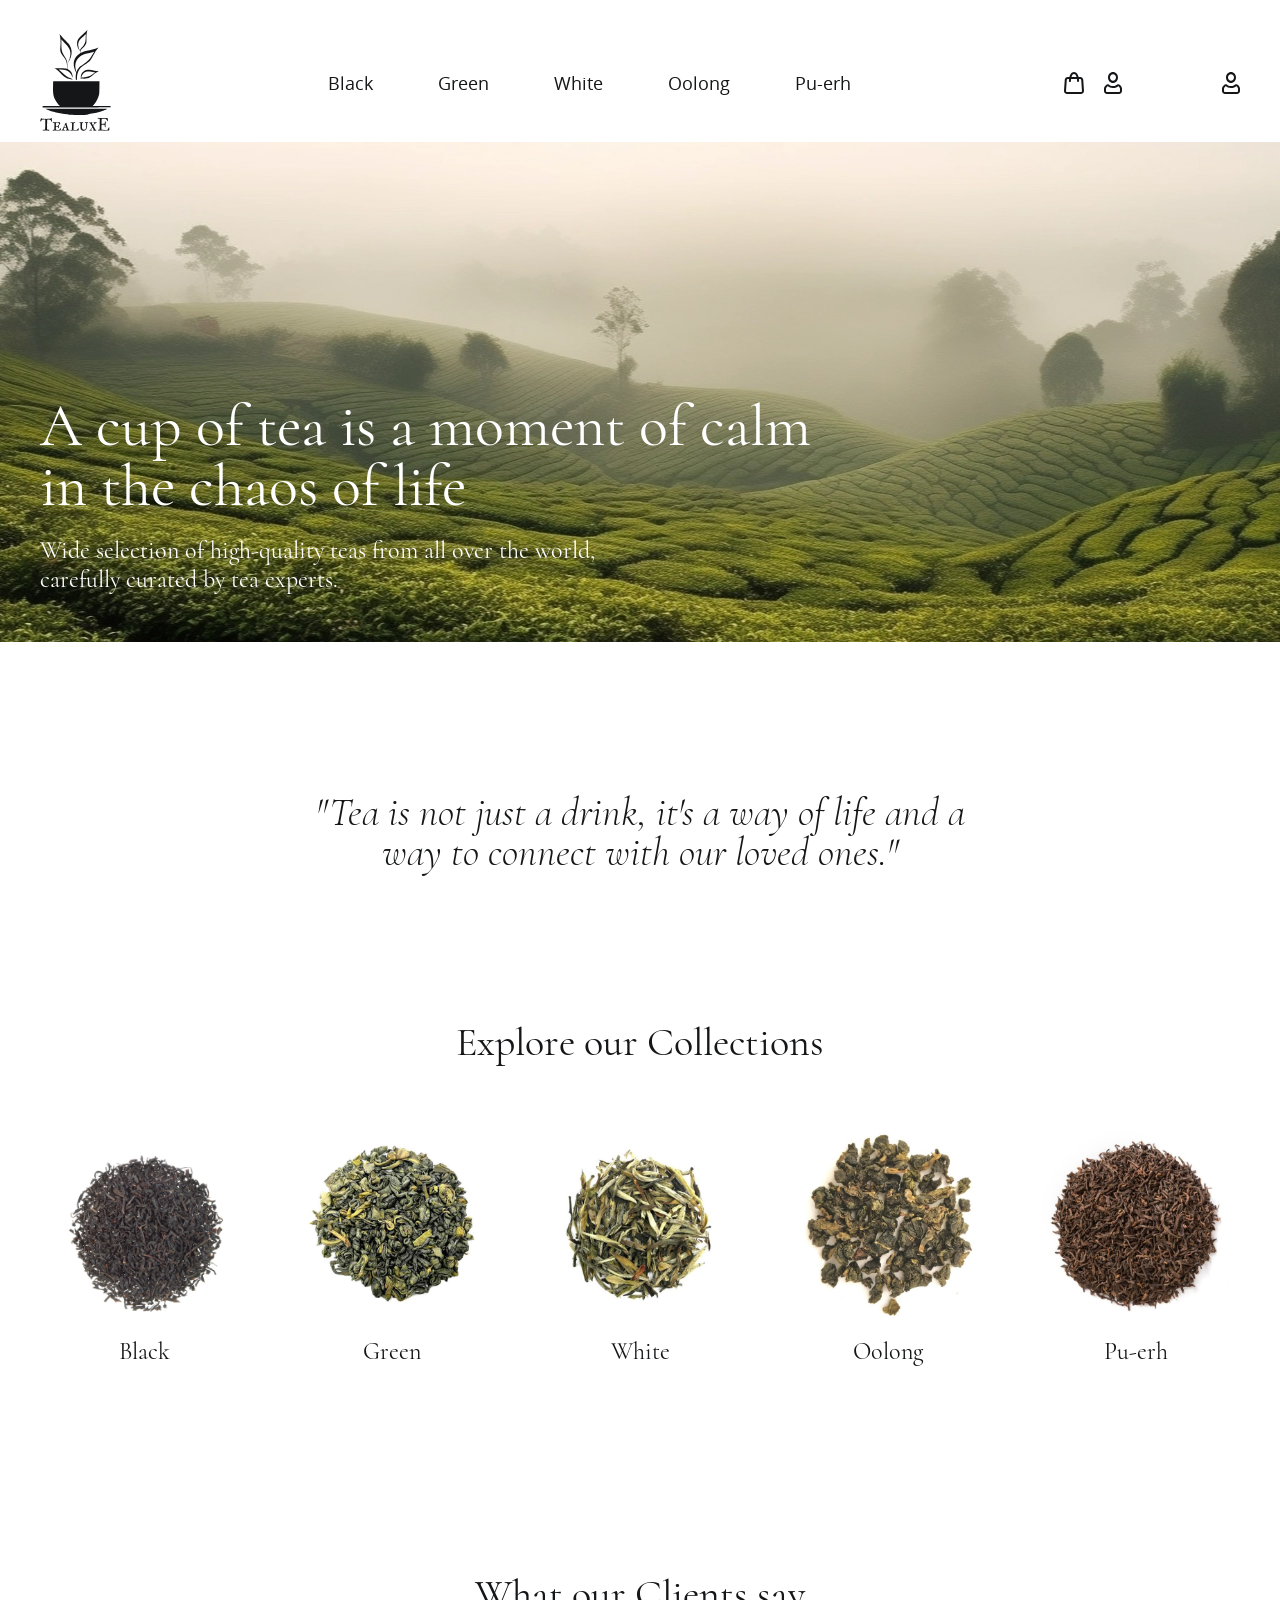
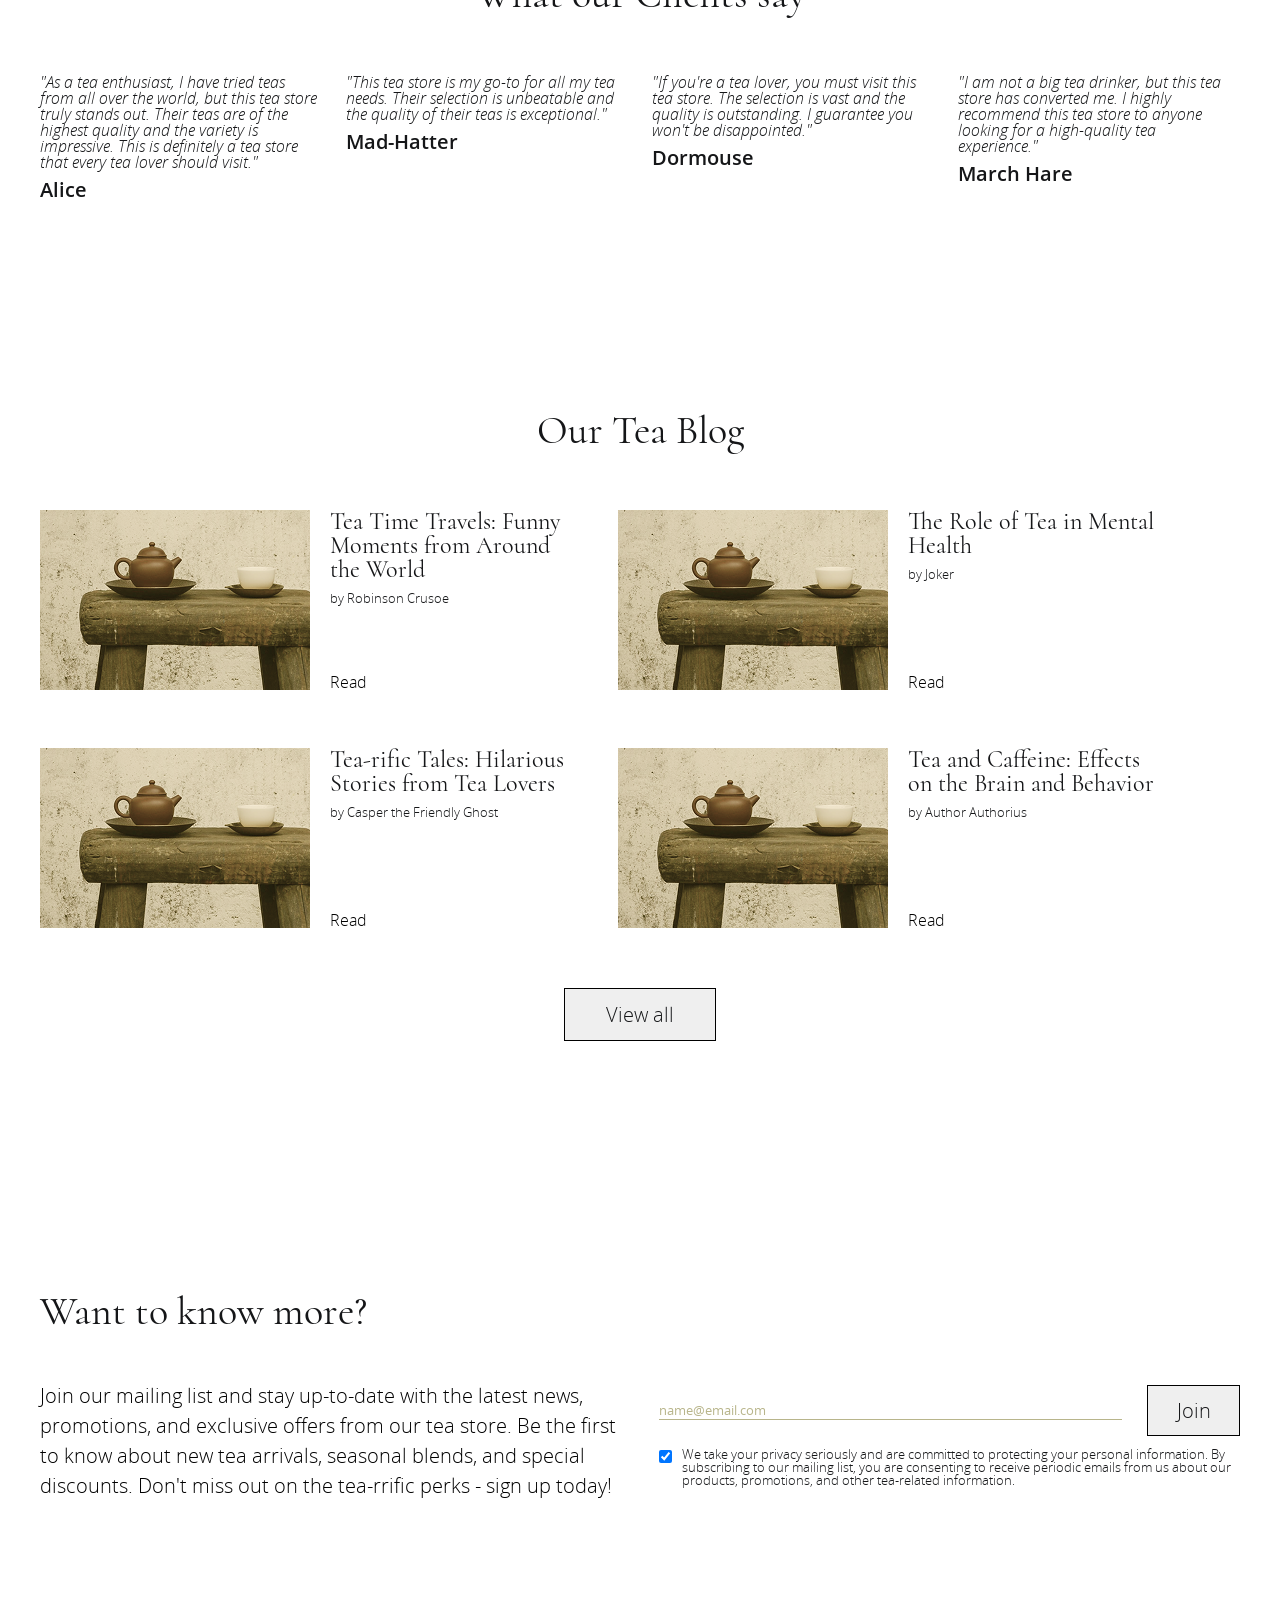
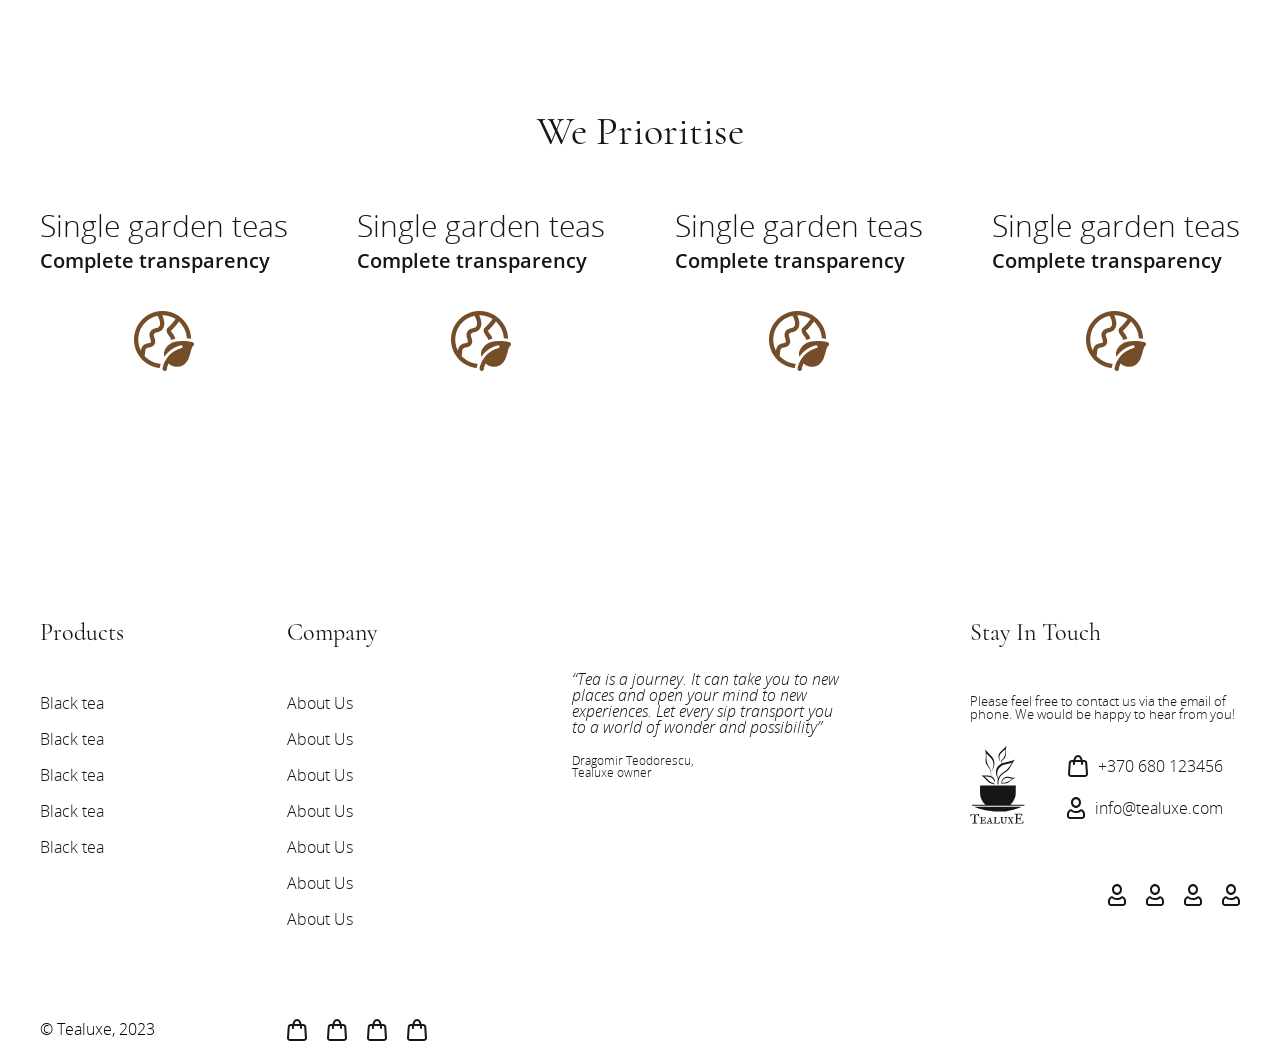
==== commit 8b0b7c5e: "закончен медиа запрос на 1000px" ====
--- a/index.html
+++ b/index.html
@@ -69,7 +69,7 @@
                     <h2 class="title__collections">Explore our Collections</h2>
                     <ul class="collections__tea-list">
                         <li class="collections__tea-item">
-                            <img
+                                  <img
                                 src="images/tea__black.svg"
                                 alt="#"
                                 class="collections__tea--image"
@@ -142,7 +142,7 @@
                             </blockquote>
                             <p class="name__user">Dormouse</p>
                         </li>
-                        <li class="customer__comments-item">
+                        <li class="customer__comments-item none">
                             <blockquote class="comments">
                                 "I am not a big tea drinker, but this tea store
                                 has converted me. I highly recommend this tea
--- a/style.css
+++ b/style.css
@@ -110,11 +110,13 @@
     font-size: 18px;
     color: #151618;
 }
+
 .nav__controls {
     display: flex;
     align-items: center;
     gap: 100px;
 }
+
 .controls__user {
     display: flex;
     align-items: center;
@@ -238,7 +240,7 @@
     grid-template-columns: repeat(2, minmax(460px, 520px));
     grid-template-rows: repeat(2, minmax(153px, 180px));
     margin-top: 60px;
-    gap: 40px 330px;
+    gap: 58px;
 }
 
 .img__comment--item {
@@ -274,7 +276,8 @@
 
 .button__send {
     display: flex;
-    margin: 60px auto 250px auto;
+    margin-top: 60px;
+    margin-inline: auto;
     padding: 12px 41px;
     border: 1px solid #000;
     font-weight: 300;
@@ -283,6 +286,7 @@
 }
 
 .title__text--form {
+    margin-top: 250px;
     font-family: var(--second-family);
     font-weight: 400;
     font-size: 40px;
@@ -299,6 +303,7 @@
 
 .container__section {
     display: flex;
+    align-items: center;
     justify-content: space-between;
     gap: 0 40px;
 }
@@ -306,7 +311,8 @@
 #form__container {
     display: flex;
     flex-direction: column;
-    margin-top: 68px;
+    justify-items: flex-end;
+    margin-top: 330px;
 }
 
 .container__input--button {
@@ -328,9 +334,12 @@
     color: #151618;
 }
 
+.input__email {
+    border-bottom: 1px solid #b8b58b;
+    width: 100%;
+}
+
 .input__email::placeholder {
-    /*text-decoration: underline;*/
-    /*padding-top: 15px;*/
     color: #b8b58b;
 }
 
@@ -383,6 +392,8 @@
 .main {
     margin-bottom: 250px;
 }
+
+
 
 .footer__grid {
     display: grid;
@@ -544,6 +555,7 @@
         padding: 30px 0;
         max-height: 105px;
     }
+
     .nav__controls {
         display: flex;
         align-items: center;
@@ -579,20 +591,24 @@
     .collections__tea-list {
         text-align: center;
         display: flex;
+        align-items: center;
         flex-wrap: nowrap;
-        align-items: center;
-        gap: 0;
+        gap: 0px;
     }
 
     .collections__tea--image {
-        max-width: 190px;  
+        max-width: 190px;
         object-fit: cover;
     }
 
     .customer__comments-list {
-        display: flex;
         flex-wrap: nowrap;
+        justify-content: center;
         gap: 26;
+    }
+
+    .customer__comments-item.none {
+        display: none;
     }
 
     .img__comments--list {
@@ -602,13 +618,13 @@
         margin-top: 60px;
         gap: 67px 250px;
     }
-    
+
     .img__comment--item {
         display: flex;
         align-items: stretch;
         gap: 20;
     }
-    
+
     .comment__text {
         font-family: var(--second-family);
         font-weight: 400;
@@ -617,6 +633,41 @@
         min-width: 210px;
     }
 
-    
-    
-}
+    .text__instructions {
+        text-align: center;
+        margin-top: 50px;
+        max-width: 780px;
+        max-height: 90px;
+        font-weight: 300;
+        font-size: 20px;
+        line-height: 150%;
+    }
+
+    .container__section {
+        display: flex;
+        flex-wrap: wrap;
+        justify-content: center;
+        gap: 0 40px;
+    }
+
+    #form__container {
+        display: flex;
+        flex-direction: column;
+        margin-top: 60px;
+    }
+
+    .title__text--form {
+        margin-top: 180px;
+        text-align: center;
+        font-family: var(--second-family);
+        font-weight: 400;
+        font-size: 40px;
+        color: #151618;
+    }
+    .prioritise__list {
+        flex-wrap: wrap;
+        margin-left: 154px;
+        margin-right: 154px;
+        gap: 30px 0;
+    }
+}
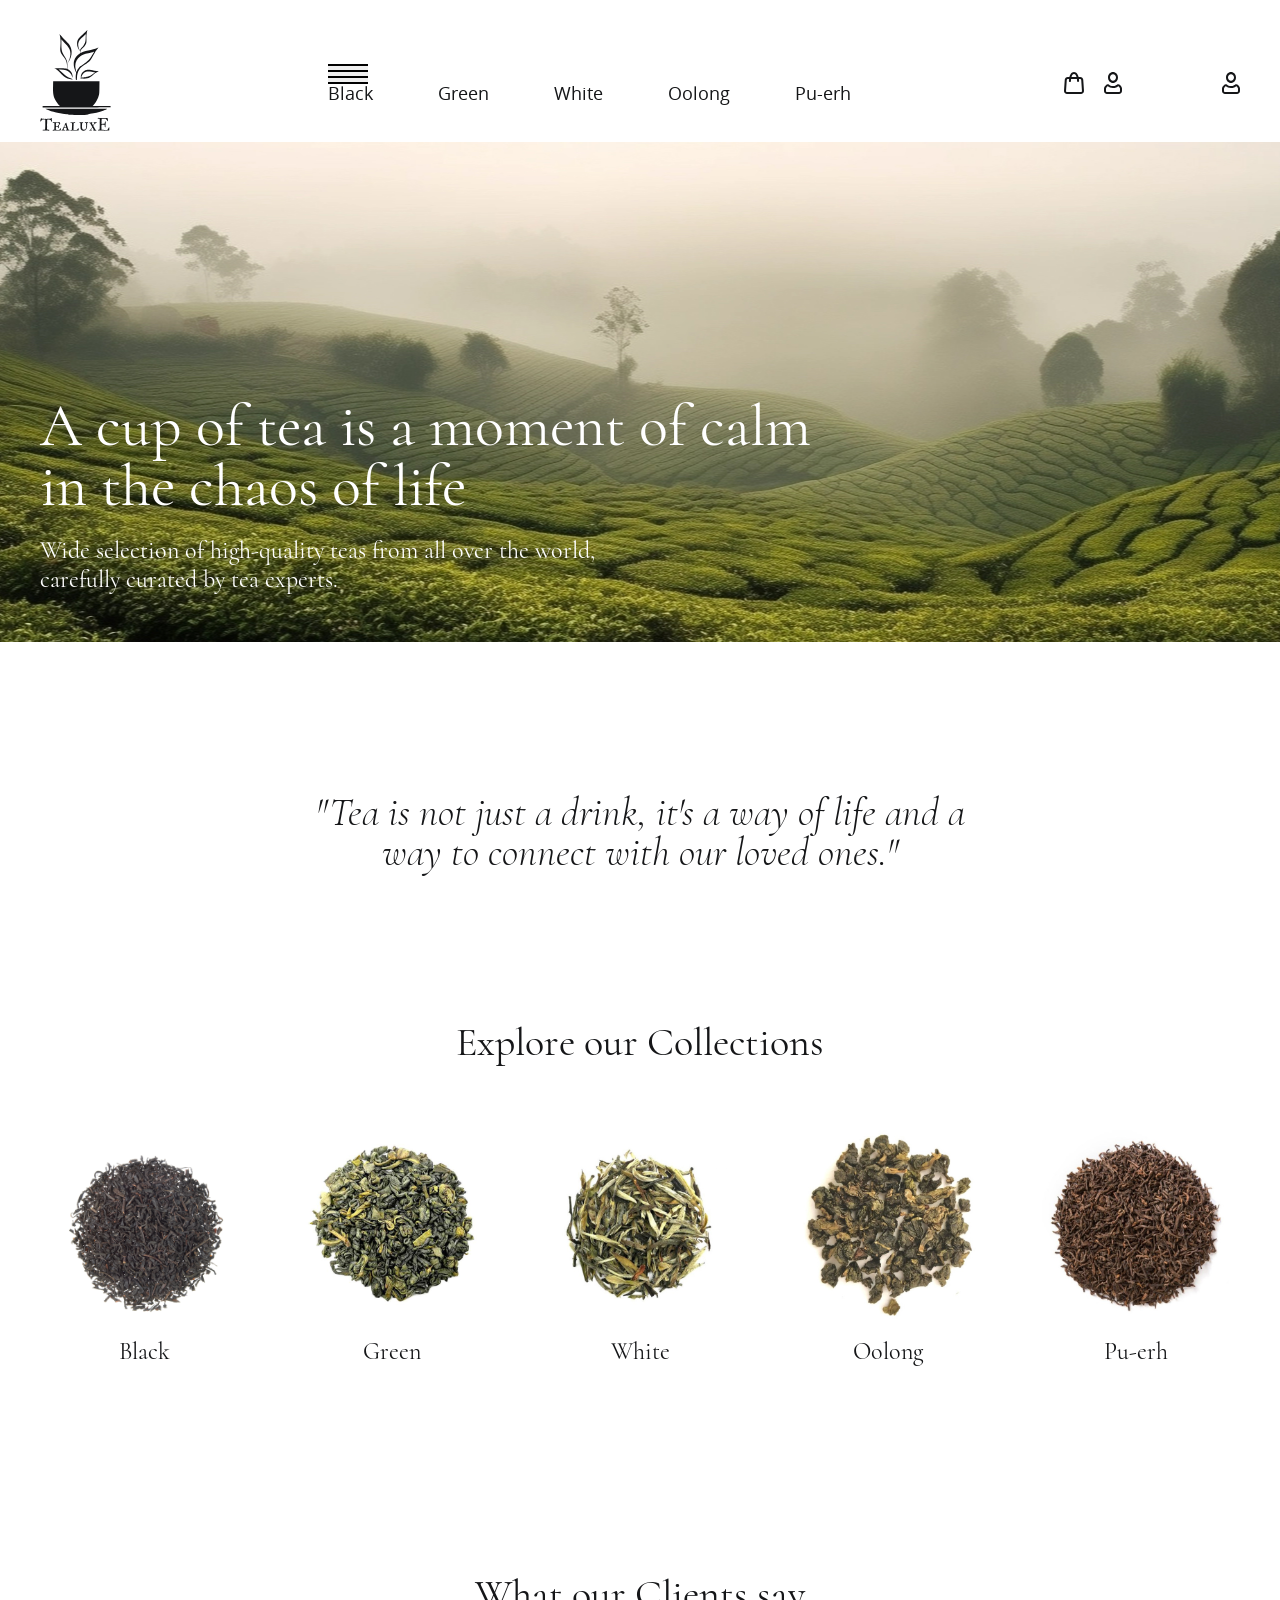
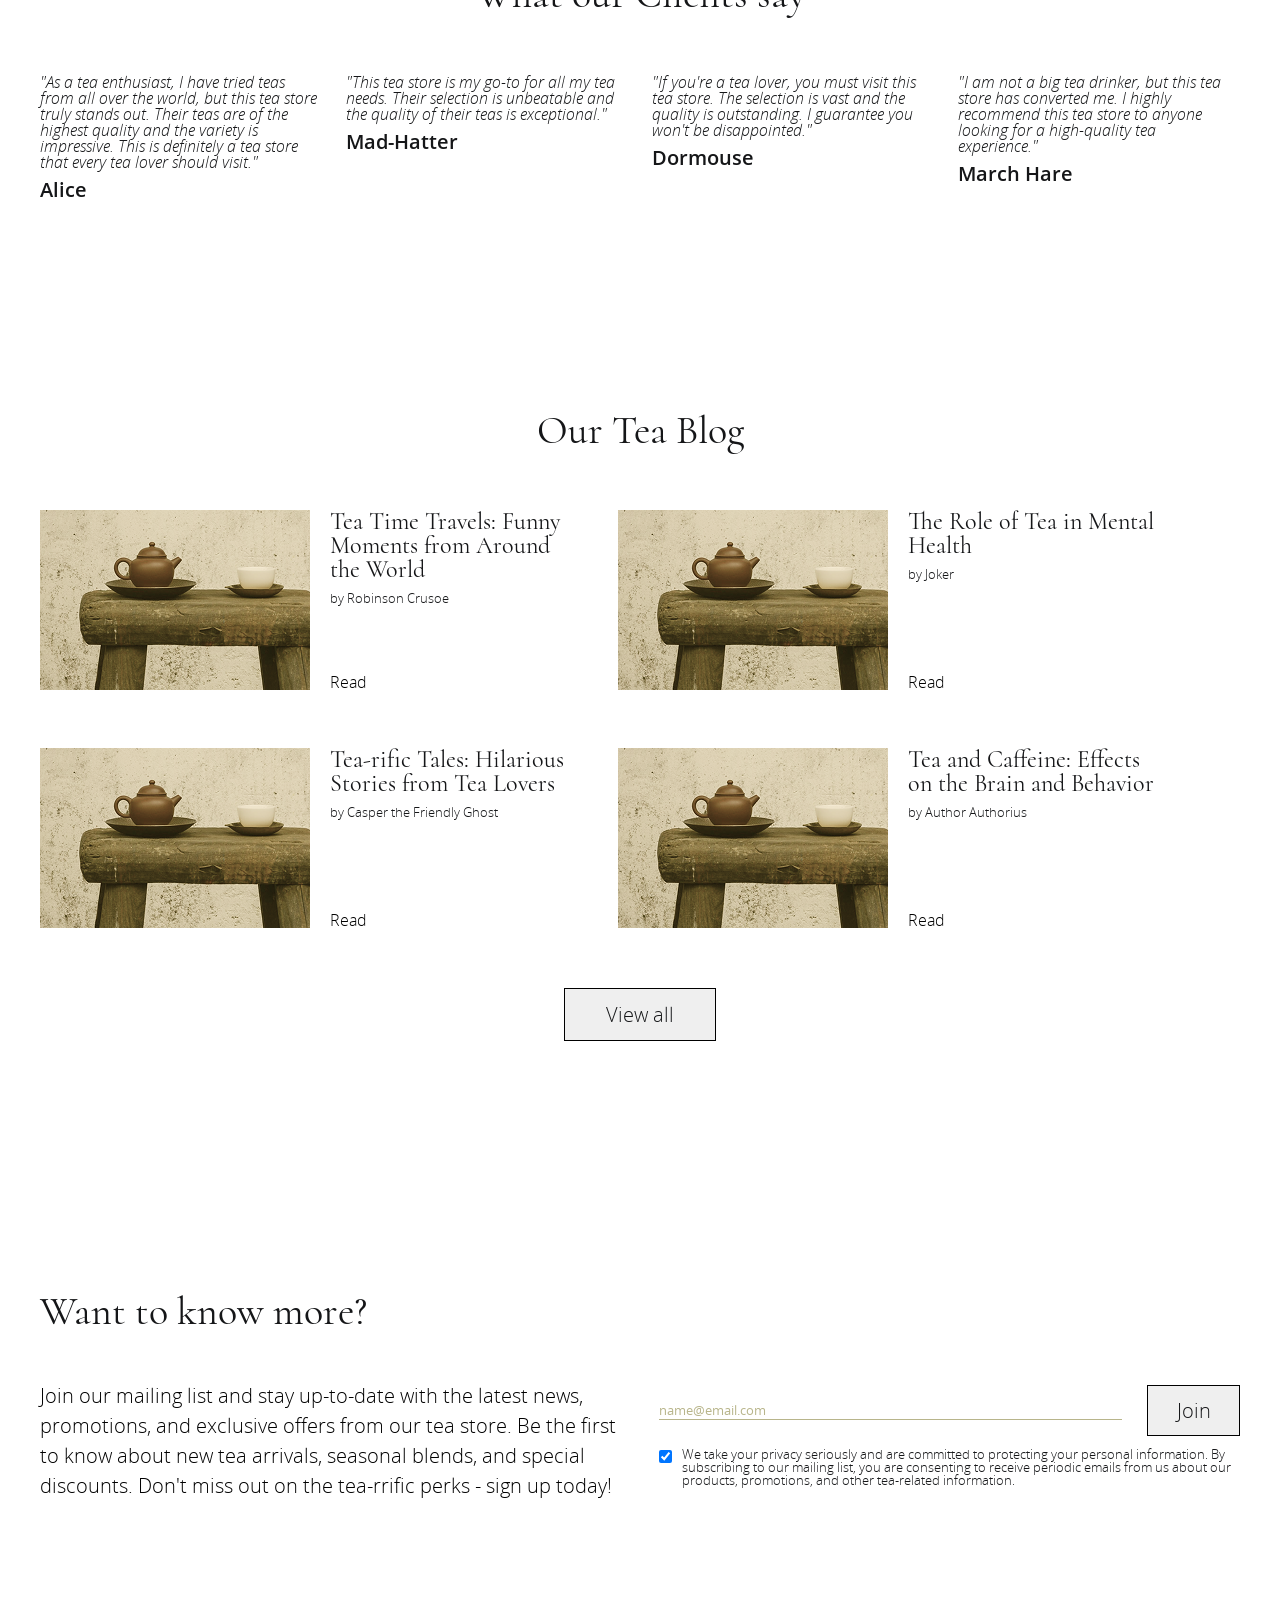
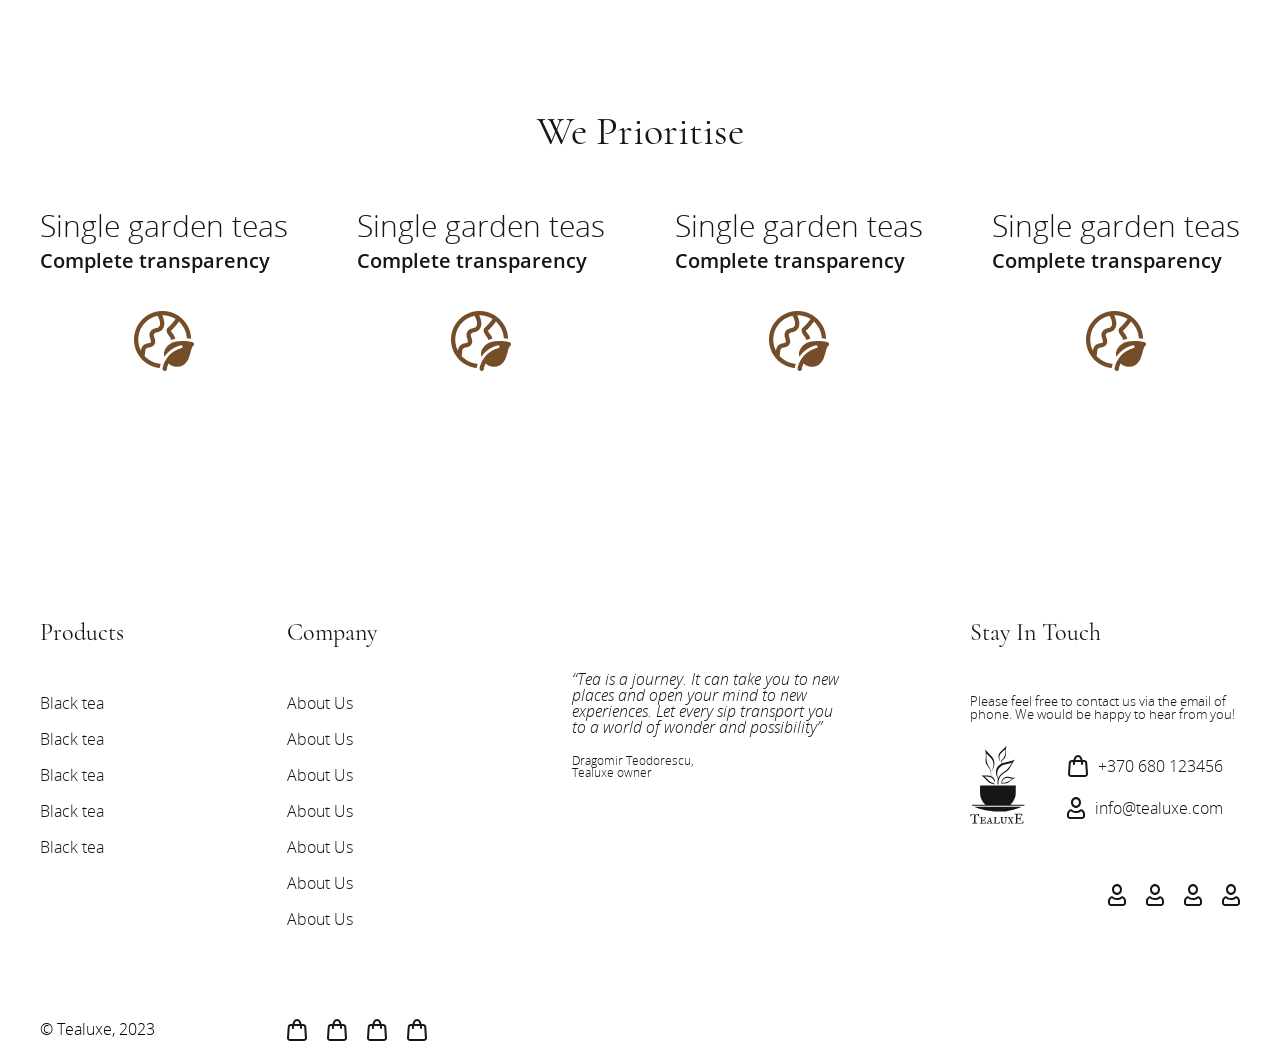
==== commit dc0c3316: "добавлено несколько изменений в html файл" ====
--- a/index.html
+++ b/index.html
@@ -11,10 +11,13 @@
         <header class="header">
             <div class="container">
                 <div class="header__inner">
-                    <a href="" class="logo">
+                    <a href="#" class="logo">
                         <img src="images/Group 4.svg" alt="TealuxE" />
                     </a>
                     <nav class="nav">
+                        <button class="brg__nav">
+                            <img src="images/burger.logo.png" alt="#" />
+                        </button>
                         <div class="menu__nav">
                             <a href="#">Black</a>
                             <a href="#">Green</a>
@@ -69,7 +72,7 @@
                     <h2 class="title__collections">Explore our Collections</h2>
                     <ul class="collections__tea-list">
                         <li class="collections__tea-item">
-                                  <img
+                            <img
                                 src="images/tea__black.svg"
                                 alt="#"
                                 class="collections__tea--image"
@@ -316,7 +319,7 @@
                 </div>
             </section>
         </main>
-        <footer class="container">
+        <footer class="container footer">
             <div class="footer__grid">
                 <div class="footer__container">
                     <p class="footer__label">Products</p>
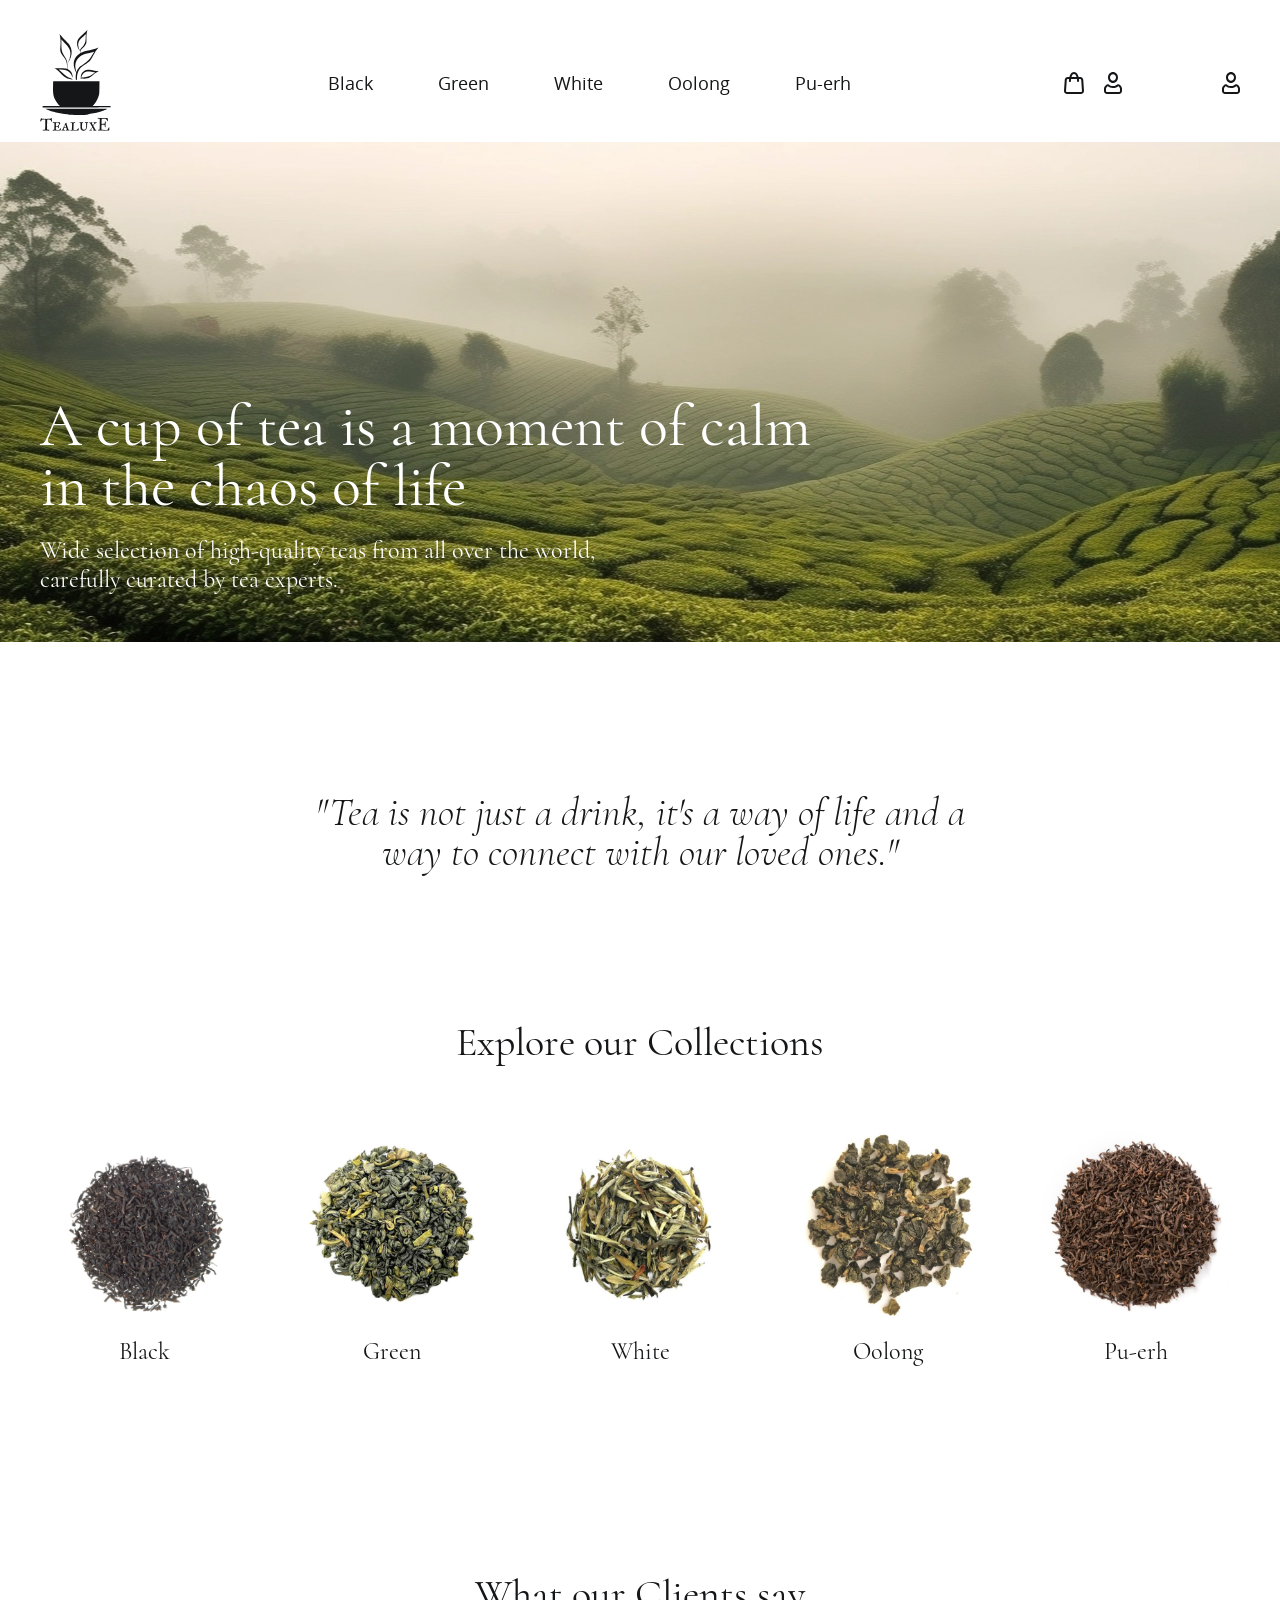
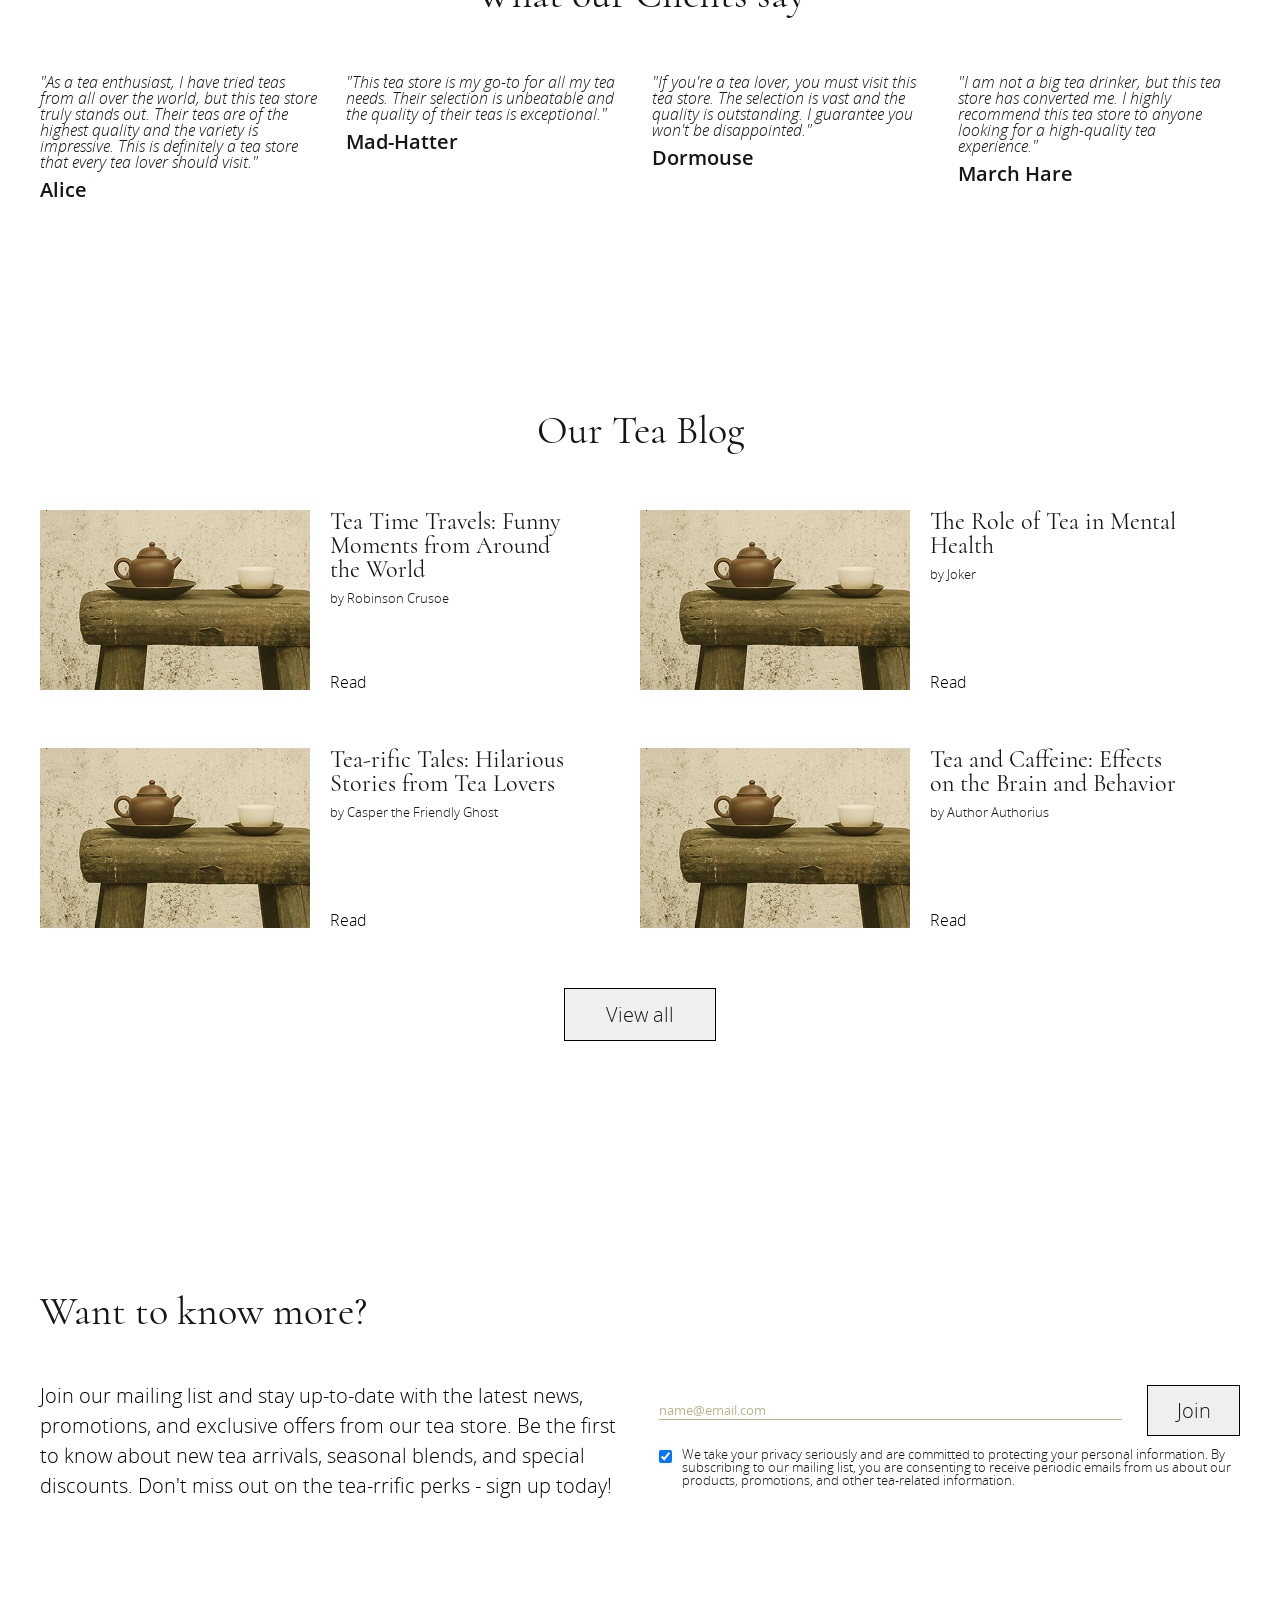
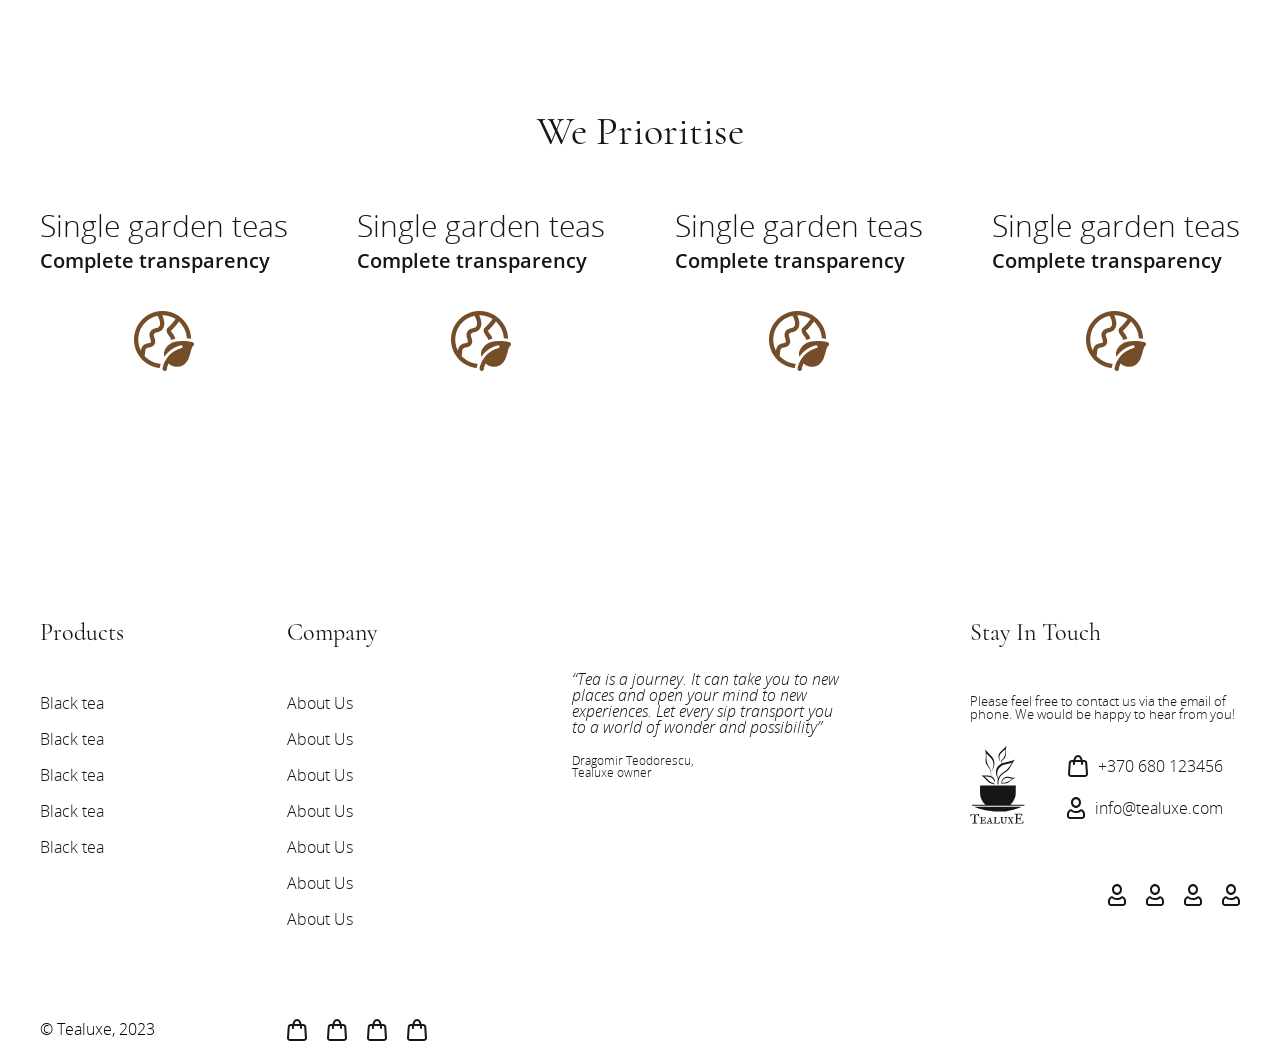
==== commit 8ed2e601: "- fix footer" ====
--- a/index.html
+++ b/index.html
@@ -249,6 +249,7 @@
                         <form id="form__container">
                             <div class="container__input--button">
                                 <input
+                                    id="adsdasd"
                                     type="email"
                                     class="input__email"
                                     placeholder="name@email.com"
--- a/style.css
+++ b/style.css
@@ -98,7 +98,14 @@
 }
 
 .logo {
+    display: flex;
+    justify-content: center;
     flex-shrink: 2;
+    margin-bottom: 0;
+}
+
+.brg__nav {
+    display: none;
 }
 
 .menu__nav {
@@ -180,7 +187,8 @@
     text-align: center;
     display: flex;
     flex-wrap: wrap;
-    gap: 40px;
+    /* gap: 0 40px; */
+    justify-content: space-between;
     align-items: center;
 }
 
@@ -191,10 +199,11 @@
     font-size: 24px;
     color: #151618;
     max-width: 218px;
-    margin-bottom: 210px;
+    /*margin-bottom: 210px;*/
 }
 
 .title__customer {
+    margin-top: 210px;
     margin-bottom: 60px;
     text-align: center;
     font-family: var(--second-family);
@@ -206,7 +215,8 @@
 .customer__comments-list {
     display: flex;
     flex-wrap: wrap;
-    gap: 26px;
+    gap: 0 26px;
+    margin-top: 60px;
 }
 
 .comments {
@@ -220,7 +230,6 @@
 }
 
 .name__user {
-    max-width: 280px;
     font-weight: 600;
     font-size: 20px;
     color: #151618;
@@ -237,8 +246,8 @@
 
 .img__comments--list {
     display: grid;
-    grid-template-columns: repeat(2, minmax(460px, 520px));
-    grid-template-rows: repeat(2, minmax(153px, 180px));
+    grid-template-columns: repeat(2, minmax(460px, 542px));
+    grid-template-rows: repeat(2, 180px);
     margin-top: 60px;
     gap: 58px;
 }
@@ -260,7 +269,6 @@
     font-weight: 400;
     font-size: 24px;
     color: #151618;
-    min-width: 252px;
 }
 
 .author__comment {
@@ -393,8 +401,6 @@
     margin-bottom: 250px;
 }
 
-
-
 .footer__grid {
     display: grid;
     grid-template-columns: 118px 156px 269px 270px;
@@ -462,7 +468,6 @@
 }
 
 .footer__text {
-    /*word-break: break-all;*/
     margin-top: 20px;
     font-weight: 300;
     font-size: 12px;
@@ -541,35 +546,17 @@
 }
 
 @media (max-width: 1000px) {
-    .container {
-        max-width: 1000px;
-        margin: 0 auto;
-        padding-left: 20px;
-        padding-right: 20px;
-    }
-
     .header__inner {
-        display: flex;
-        justify-content: space-between;
-        align-items: center;
         padding: 30px 0;
         max-height: 105px;
     }
 
     .nav__controls {
-        display: flex;
-        align-items: center;
         gap: 50px;
     }
 
     .menu__nav {
-        display: flex;
-        align-items: center;
-        justify-content: space-between;
         gap: 65px;
-        font-weight: 400;
-        font-size: 18px;
-        color: #151618;
         padding-right: 116px;
     }
 
@@ -580,24 +567,20 @@
     }
 
     .title__collections {
-        text-align: center;
         margin-bottom: 30px;
-        font-family: var(--second-family);
-        font-weight: 400;
-        font-size: 40px;
-        color: #151618;
     }
 
     .collections__tea-list {
-        text-align: center;
-        display: flex;
+        flex-wrap: wrap;
+        gap: 0;
         align-items: center;
-        flex-wrap: nowrap;
-        gap: 0px;
+        justify-content: center;
+        gap: 20px;
     }
 
     .collections__tea--image {
-        max-width: 190px;
+        width: 175px;
+        height: 208px;
         object-fit: cover;
     }
 
@@ -613,16 +596,12 @@
 
     .img__comments--list {
         display: grid;
-        grid-template-columns: repeat(2, 230px);
+        /* grid-template-columns: repeat(2, 230px);
+        grid-template-rows: repeat(2, 153px); */
+        grid-template-columns: repeat(2, minmax(360px, 460px));
         grid-template-rows: repeat(2, 153px);
         margin-top: 60px;
-        gap: 67px 250px;
-    }
-
-    .img__comment--item {
-        display: flex;
-        align-items: stretch;
-        gap: 20;
+        gap: 67px 20px;
     }
 
     .comment__text {
@@ -630,21 +609,18 @@
         font-weight: 400;
         font-size: 24px;
         color: #151618;
-        min-width: 210px;
     }
 
     .text__instructions {
         text-align: center;
         margin-top: 50px;
         max-width: 780px;
-        max-height: 90px;
         font-weight: 300;
         font-size: 20px;
         line-height: 150%;
     }
 
     .container__section {
-        display: flex;
         flex-wrap: wrap;
         justify-content: center;
         gap: 0 40px;
@@ -664,6 +640,7 @@
         font-size: 40px;
         color: #151618;
     }
+
     .prioritise__list {
         flex-wrap: wrap;
         margin-left: 154px;
@@ -671,3 +648,154 @@
         gap: 30px 0;
     }
 }
+
+@media (max-width: 890px) {
+    .brg__nav {
+        display: flex;
+        justify-content: space-between;
+        align-items: center;
+        margin-left: 64px;
+    }
+
+    .nav {
+        order: -1;
+    }
+
+    .menu__nav {
+        display: none;
+    }
+
+    .nav__controls {
+        margin-right: 64px;
+    }
+
+    .title__collections {
+        margin-bottom: 30px;
+    }
+
+    .collections__tea-list {
+        flex-wrap: wrap;
+        justify-content: center;
+        gap: 0 6px;
+    }
+
+    /* .collections__tea--image {
+        width: 175px;
+        height: 208px;
+        object-fit: cover;
+    } */
+
+    .name__tea {
+        margin-bottom: 0px;
+    }
+
+    .customer__comments-list {
+        flex-wrap: wrap;
+        min-width: 280px;
+    }
+
+    .customer__comments-item.none {
+        display: block;
+    }
+
+    .name__user {
+        margin-bottom: 30px;
+    }
+
+    .img__comments--list {
+        display: flex;
+        flex-direction: column;
+    }
+
+    .img__comment--item {
+        width: 100%;
+    }
+
+    /* .img__comment--item img {
+        min-width: 270px;
+        min-height: 180px;
+    } */
+
+    .img__comment--item:nth-of-type(even) {
+        display: flex;
+        justify-content: end;
+    }
+
+    .comment__text {
+        max-width: 252px;
+        text-wrap: wrap;
+    }
+
+    .container__section {
+        margin: 0 64px;
+    }
+
+    .prioritise__list {
+        margin-left: 65px;
+        margin-right: 65px;
+    }
+
+    .footer {
+        /* max-height: 800px; */
+    }
+
+    .footer__grid {
+        display: grid;
+        grid-template-columns: 118px 156px 270px;
+        justify-content: space-between;
+    }
+    .footer__blockquote {
+        grid-column-start: 3;
+        grid-row-start: 1;
+    }
+    .footer__stay {
+        margin-top: 267px;
+        grid-column-start: 3;
+        grid-row-start: 1;
+    }
+}
+
+@media (max-wiidth: 768px) {
+}
+
+@media (max-width: 480px) {
+    .footer__grid {
+        display: grid;
+        width: 100%;
+        grid-template-columns: repeat(2, auto);
+        grid-template-rows: 340px 92px 196px;
+        margin-inline: auto;
+    }
+    .footer__blockquote {
+        margin-top: 150px;
+        height: fit-content;
+        grid-row-start: 2;
+        grid-column: span 2/3;
+    }
+    .footer__stay {
+        height: fit-content;
+        grid-row-start: 3;
+        grid-column: span 2/3;
+    }
+    .footer__payments {
+        grid-column-start: 2;
+        grid-row: 4/5;
+    }
+    .footer__company {
+        grid-column-start: 1;
+        grid-row: 4/5;
+    }
+}
+
+/*
+@media (max-width: 480px) {
+    .header__inner {
+        max-height: 56px;
+    }
+}
+
+@media (max-width: 360px) {
+    .header__inner {
+        max-height: 56px;
+    }
+}*/
